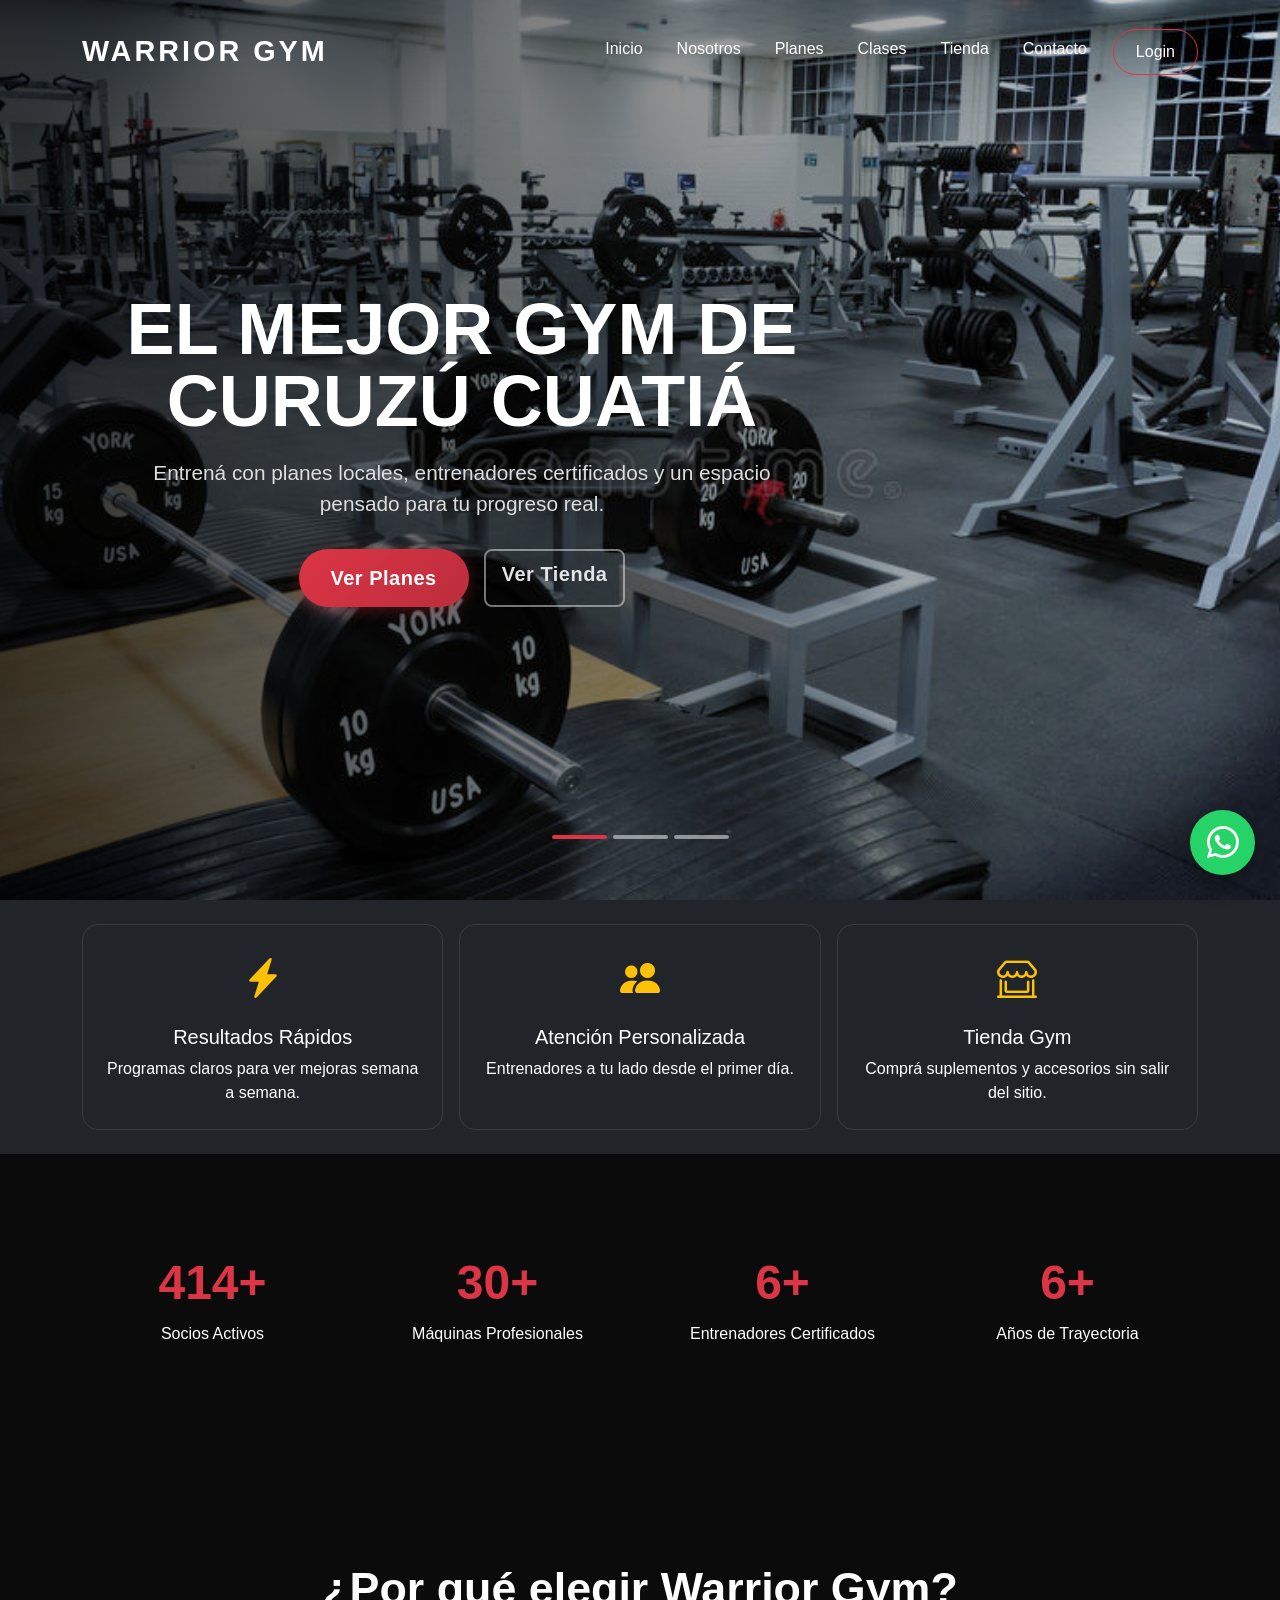
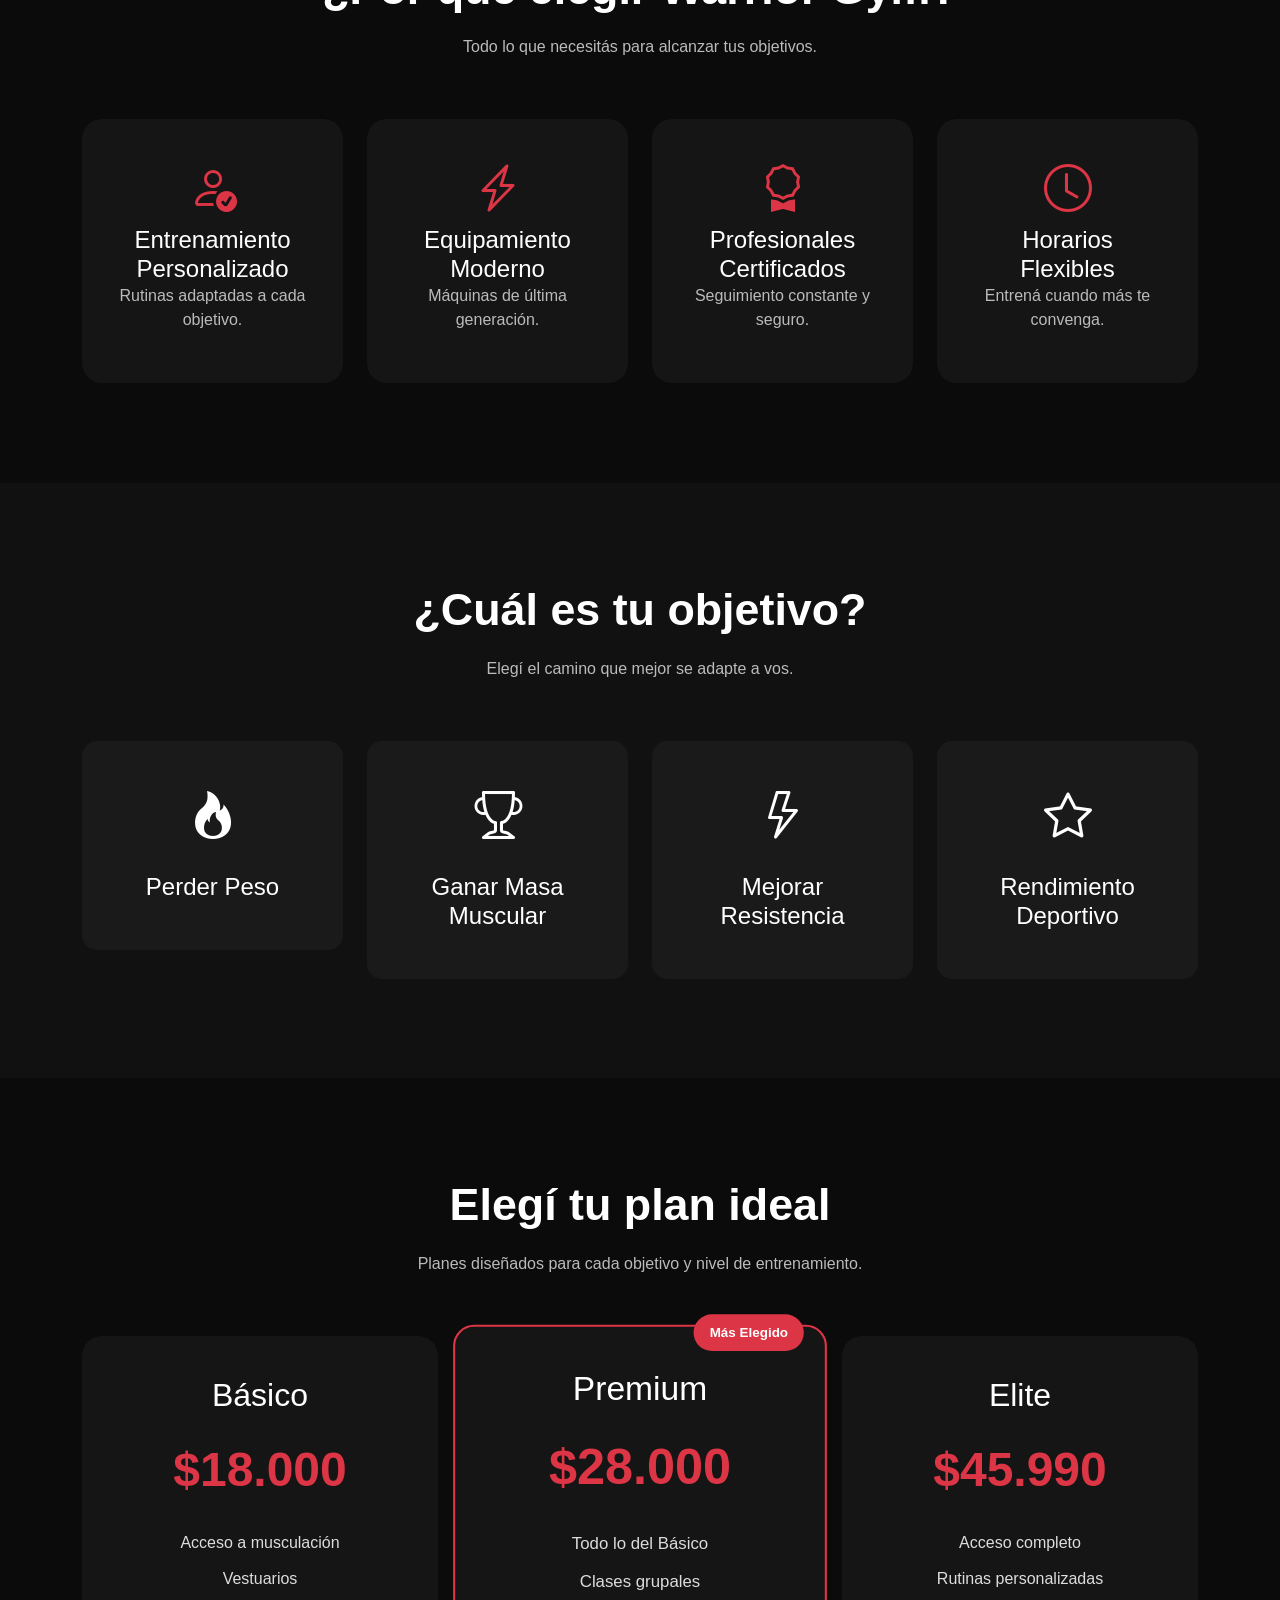
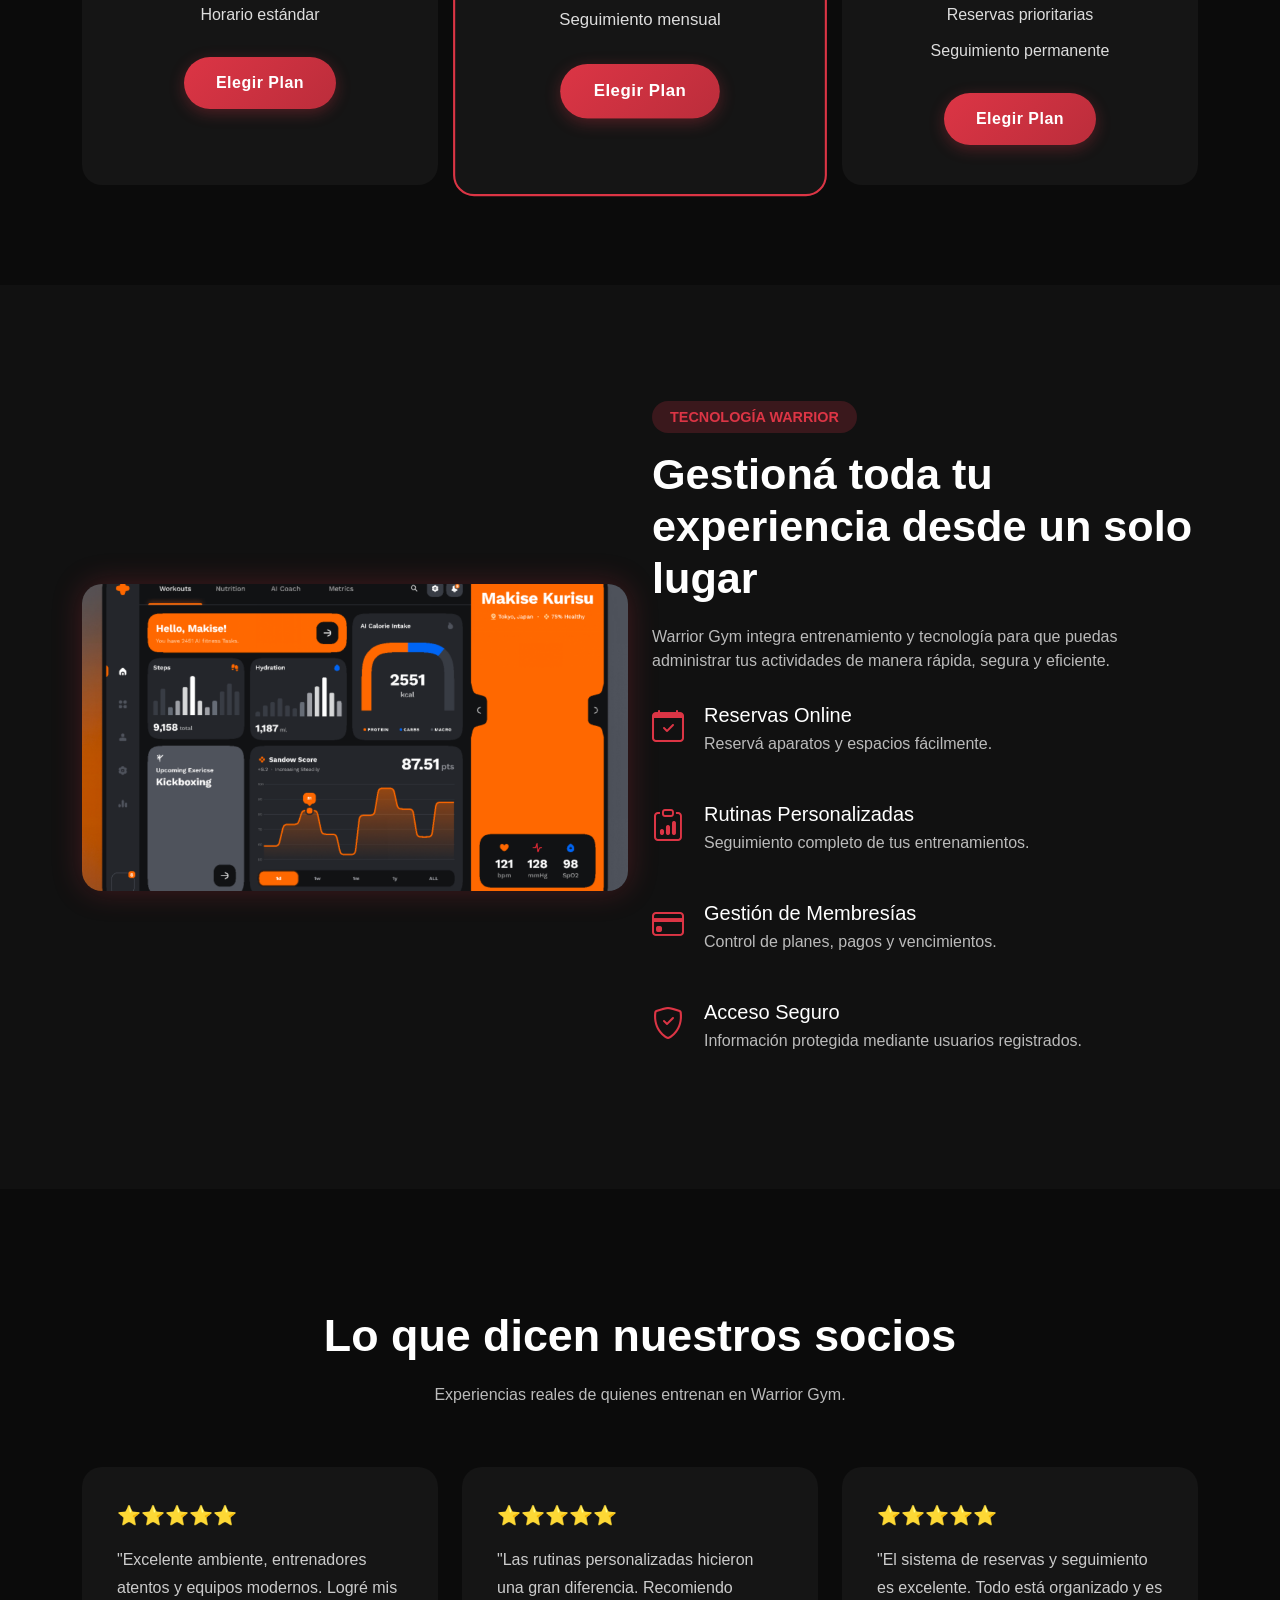
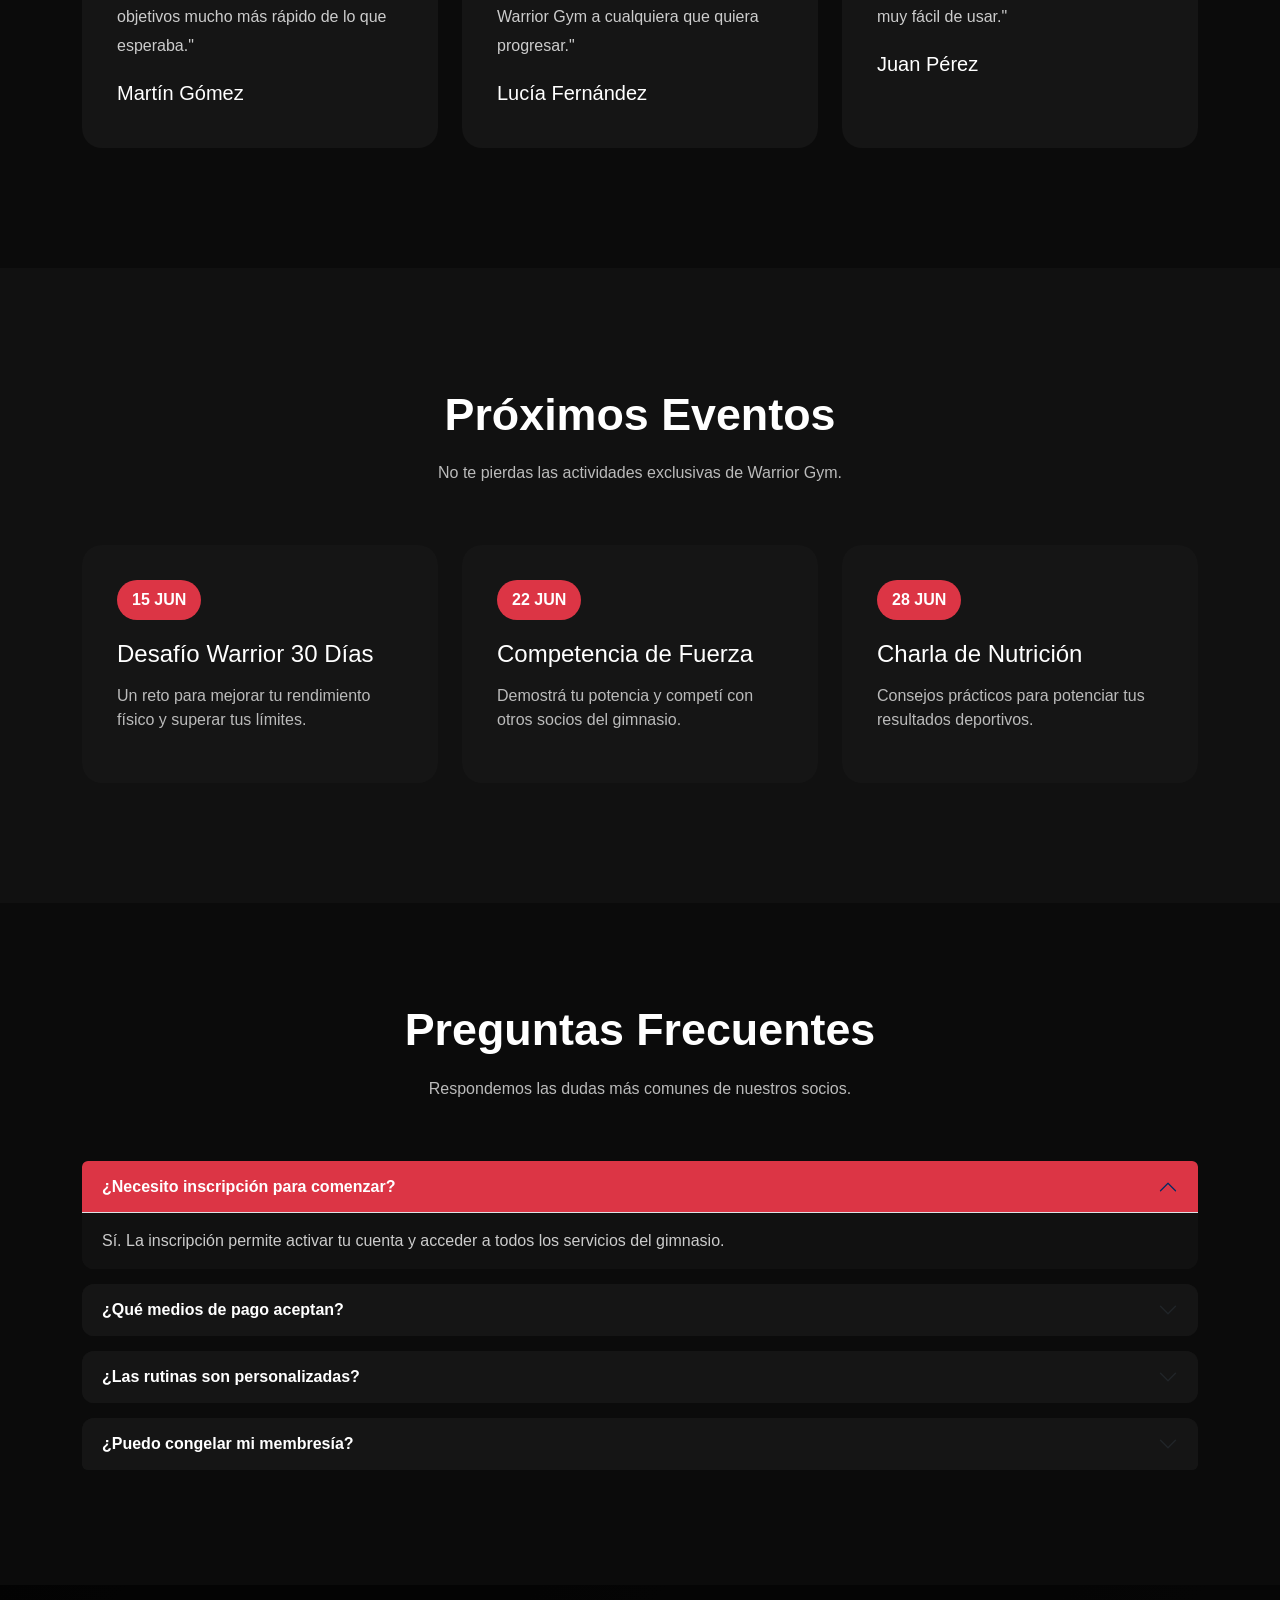
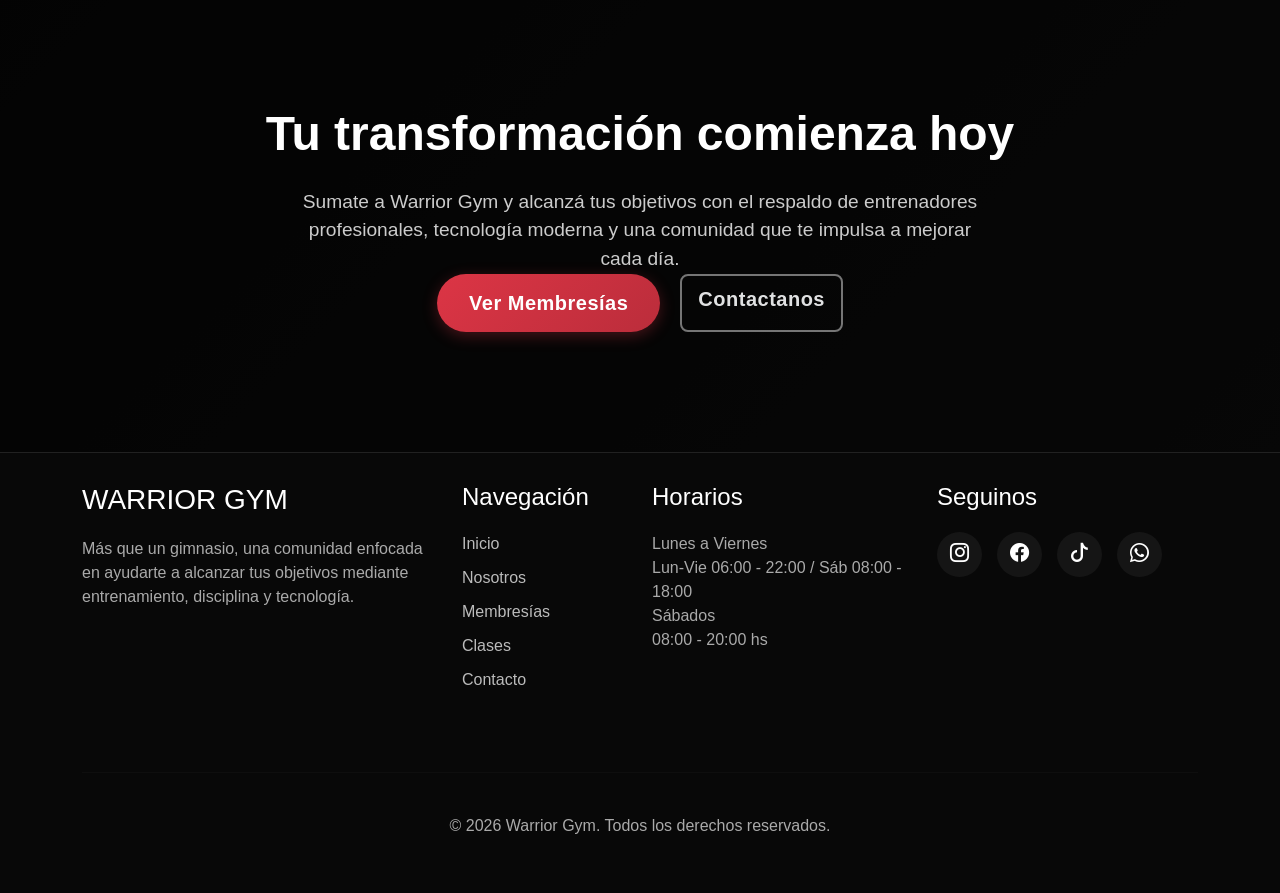
==== index.html @ a97d5c38 "warrior gym inicial" ====
<!DOCTYPE html>
<html lang="es">
<head>
  <!-- META -->
  <meta charset="UTF-8" />
  <meta name="viewport" content="width=device-width, initial-scale=1.0" />
  <meta name="description" content="Warrior Gym - El mejor gimnasio de Curuzú Cuatiá. Planes personalizados, entrenadores certificados y tecnología avanzada." />
  <meta name="keywords" content="gimnasio, fitness, entrenamiento, planes, membresias" />
  <meta name="author" content="Warrior Gym" />
  <meta property="og:title" content="Warrior Gym - Tu Transformación Comienza Hoy" />
  <meta property="og:description" content="Entrenamientos personalizados con entrenadores certificados y equipamiento moderno." />
  <meta property="og:type" content="website" />

  <!-- TITULO -->
  <title>Warrior Gym - El Mejor Gimnasio de Curuzú Cuatiá</title>

  <!-- BOOTSTRAP -->
  <link
    href="https://cdn.jsdelivr.net/npm/bootstrap@5.3.7/dist/css/bootstrap.min.css"
    rel="stylesheet"
  />

  <!-- ICONOS -->
  <link
    rel="stylesheet"
    href="https://cdn.jsdelivr.net/npm/bootstrap-icons@1.13.1/font/bootstrap-icons.min.css"
  />

  <!-- AOS - ANIMATE ON SCROLL -->
  <link href="https://unpkg.com/aos@2.3.1/dist/aos.css" rel="stylesheet" />

  <!-- CSS -->
  <link rel="stylesheet" href="css/style.css" />
</head>
<body>
  <!-- ========================= -->
  <!-- NAVBAR -->
  <!-- ========================= -->
  <nav class="navbar navbar-expand-lg navbar-dark fixed-top">
    <div class="container">
      <a class="navbar-brand fw-bold" href="#">WARRIOR GYM</a>
      <button
        class="navbar-toggler"
        type="button"
        data-bs-toggle="collapse"
        data-bs-target="#menu"
      >
        <span class="navbar-toggler-icon"></span>
      </button>

      <div class="collapse navbar-collapse" id="menu">
        <ul class="navbar-nav ms-auto">
          <li class="nav-item">
            <a class="nav-link active" href="#">Inicio</a>
          </li>
          <li class="nav-item">
            <a class="nav-link" href="nosotros.html">Nosotros</a>
          </li>
          <li class="nav-item">
            <a class="nav-link" href="membresias.html">Planes</a>
          </li>
          <li class="nav-item">
            <a class="nav-link" href="clases.html">Clases</a>
          </li>
          <li class="nav-item">
            <a class="nav-link" href="tienda.html">Tienda</a>
          </li>
          <li class="nav-item">
            <a class="nav-link" href="contacto.html">Contacto</a>
          </li>
          <li class="nav-item">
            <a class="nav-link btn-login" href="pages/login.html">Login</a>
          </li>
        </ul>
      </div>
    </div>
  </nav>

  <!-- ========================= -->
  <!-- HERO CAROUSEL -->
  <!-- ========================= -->
  <section class="hero-carousel">
    <div
      id="heroSlider"
      class="carousel slide carousel-fade"
      data-bs-ride="carousel"
      data-bs-pause="false"
      data-bs-interval="3000"
      data-bs-touch="true"
    >
      <!-- INDICADORES -->
      <div class="carousel-indicators">
        <button
          type="button"
          data-bs-target="#heroSlider"
          data-bs-slide-to="0"
          class="active"
        ></button>
        <button
          type="button"
          data-bs-target="#heroSlider"
          data-bs-slide-to="1"
        ></button>
        <button
          type="button"
          data-bs-target="#heroSlider"
          data-bs-slide-to="2"
        ></button>
      </div>

      <div class="carousel-inner">
        <!-- SLIDE 1 -->
        <div class="carousel-item active">
          <div class="hero-slide slide-1">
            <div class="overlay"></div>
            <div class="container">
              <div class="hero-content">
                <h1>EL MEJOR GYM DE CURUZÚ CUATIÁ</h1>
                <p>
                  Entrená con planes locales, entrenadores certificados y un
                  espacio pensado para tu progreso real.
                </p>
                <div class="hero-buttons">
                  <a href="membresias.html" class="btn btn-danger btn-lg">
                    Ver Planes
                  </a>
                  <a
                    href="tienda.html"
                    class="btn btn-outline-light btn-lg"
                  >
                    Ver Tienda
                  </a>
                </div>
              </div>
            </div>
          </div>
        </div>

        <!-- SLIDE 2 -->
        <div class="carousel-item">
          <div class="hero-slide slide-2">
            <div class="overlay"></div>
            <div class="container">
              <div class="hero-content">
                <h1>ENTRENÁ CON PROFESIONALES Y TECNOLOGÍA AVANZADA</h1>
                <p>
                  Equipamiento moderno, entrenadores certificados y clases
                  diseñadas para maximizar tu rendimiento.
                </p>
                <div class="hero-buttons">
                  <a href="clases.html" class="btn btn-danger btn-lg">
                    Nuestras Clases
                  </a>
                  <a
                    href="nosotros.html"
                    class="btn btn-outline-light btn-lg"
                  >
                    Conocer Más
                  </a>
                </div>
              </div>
            </div>
          </div>
        </div>

        <!-- SLIDE 3 -->
        <div class="carousel-item">
          <div class="hero-slide slide-3">
            <div class="overlay"></div>
            <div class="container">
              <div class="hero-content">
                <h1>OBJETIVOS PERSONALIZADOS PARA CADA CLIENTE</h1>
                <p>
                  Planes adaptados a cada nivel, seguimiento inteligente y
                  herramientas diseñadas para tu progreso.
                </p>
                <div class="hero-buttons">
                  <a href="membresias.html" class="btn btn-danger btn-lg">
                    Ver Membresías
                  </a>
                  <a
                    href="contacto.html"
                    class="btn btn-outline-light btn-lg"
                  >
                    Contactarnos
                  </a>
                </div>
              </div>
            </div>
          </div>
        </div>
      </div>
    </div>
  </section>

  <!-- ========================= -->
  <!-- VALOR RAPIDO -->
  <!-- ========================= -->
  <section class="quick-value py-4 bg-dark text-white" data-aos="fade-up" data-aos-duration="1000">
    <div class="container">
      <div class="row g-3 text-center">
        <div class="col-md-4" data-aos="zoom-in" data-aos-delay="100">
          <div class="p-4 rounded-4 border border-white border-opacity-10 h-100 quick-value-card">
            <i class="bi bi-lightning-charge-fill text-warning fs-1"></i>
            <h5 class="mt-3">Resultados Rápidos</h5>
            <p class="mb-0">Programas claros para ver mejoras semana a semana.</p>
          </div>
        </div>
        <div class="col-md-4" data-aos="zoom-in" data-aos-delay="200">
          <div class="p-4 rounded-4 border border-white border-opacity-10 h-100 quick-value-card">
            <i class="bi bi-people-fill text-warning fs-1"></i>
            <h5 class="mt-3">Atención Personalizada</h5>
            <p class="mb-0">Entrenadores a tu lado desde el primer día.</p>
          </div>
        </div>
        <div class="col-md-4" data-aos="zoom-in" data-aos-delay="300">
          <div class="p-4 rounded-4 border border-white border-opacity-10 h-100 quick-value-card">
            <i class="bi bi-shop-window text-warning fs-1"></i>
            <h5 class="mt-3">Tienda Gym</h5>
            <p class="mb-0">Comprá suplementos y accesorios sin salir del sitio.</p>
          </div>
        </div>
      </div>
    </div>
  </section>

<!-- ========================= -->
<!-- ESTADISTICAS -->
<!-- ========================= -->
<section class="stats-section" data-aos="fade-up">
  <div class="container">
    <div class="row text-center">

      <div class="col-md-3" data-aos="count-up" data-aos-delay="100">
        <div class="stat-box">
          <h2>450+</h2>
          <p>Socios Activos</p>
        </div>
      </div>

      <div class="col-md-3" data-aos="count-up" data-aos-delay="200">
        <div class="stat-box">
          <h2>35+</h2>
          <p>Máquinas Profesionales</p>
        </div>
      </div>

      <div class="col-md-3" data-aos="count-up" data-aos-delay="300">
        <div class="stat-box">
          <h2>8</h2>
          <p>Entrenadores Certificados</p>
        </div>
      </div>

      <div class="col-md-3" data-aos="count-up" data-aos-delay="400">
        <div class="stat-box">
          <h2>8</h2>
          <p>Años de Trayectoria</p>
        </div>
      </div>

    </div>
  </div>
</section>

<!-- ========================= -->
<!-- BENEFICIOS -->
<!-- ========================= -->
<section class="benefits-section" data-aos="fade-up">
  <div class="container">

    <div class="section-title">
      <h2>¿Por qué elegir Warrior Gym?</h2>
      <p>Todo lo que necesitás para alcanzar tus objetivos.</p>
    </div>

    <div class="row g-4">

      <div class="col-md-3" data-aos="fade-up" data-aos-delay="100">
        <div class="benefit-card">
          <i class="bi bi-person-check"></i>
          <h4>Entrenamiento Personalizado</h4>
          <p>Rutinas adaptadas a cada objetivo.</p>
        </div>
      </div>

      <div class="col-md-3" data-aos="fade-up" data-aos-delay="200">
        <div class="benefit-card">
          <i class="bi bi-lightning-charge"></i>
          <h4>Equipamiento Moderno</h4>
          <p>Máquinas de última generación.</p>
        </div>
      </div>

      <div class="col-md-3" data-aos="fade-up" data-aos-delay="300">
        <div class="benefit-card">
          <i class="bi bi-award"></i>
          <h4>Profesionales Certificados</h4>
          <p>Seguimiento constante y seguro.</p>
        </div>
      </div>

      <div class="col-md-3" data-aos="fade-up" data-aos-delay="400">
        <div class="benefit-card">
          <i class="bi bi-clock"></i>
          <h4>Horarios Flexibles</h4>
          <p>Entrená cuando más te convenga.</p>
        </div>
      </div>

    </div>

  </div>
</section>

<!-- ========================= -->
<!-- OBJETIVOS -->
<!-- ========================= -->
<section class="goals-section" data-aos="fade-up">
  <div class="container">

    <div class="section-title">
      <h2>¿Cuál es tu objetivo?</h2>
      <p>Elegí el camino que mejor se adapte a vos.</p>
    </div>

    <div class="row g-4">

      <div class="col-md-3" data-aos="flip-left" data-aos-delay="100">
        <div class="goal-card">
          <i class="bi bi-fire"></i>
          <h4>Perder Peso</h4>
        </div>
      </div>

      <div class="col-md-3" data-aos="flip-left" data-aos-delay="200">
        <div class="goal-card">
          <i class="bi bi-trophy"></i>
          <h4>Ganar Masa Muscular</h4>
        </div>
      </div>

      <div class="col-md-3" data-aos="flip-left" data-aos-delay="300">
        <div class="goal-card">
          <i class="bi bi-lightning"></i>
          <h4>Mejorar Resistencia</h4>
        </div>
      </div>

      <div class="col-md-3" data-aos="flip-left" data-aos-delay="400">
        <div class="goal-card">
          <i class="bi bi-star"></i>
          <h4>Rendimiento Deportivo</h4>
        </div>
      </div>

    </div>

  </div>
</section>
<!-- ========================= -->
<!-- MEMBRESIAS -->
<!-- ========================= -->

<section class="membership-section" data-aos="fade-up">

    <div class="container">

        <div class="section-title">
            <h2>Elegí tu plan ideal</h2>
            <p>Planes diseñados para cada objetivo y nivel de entrenamiento.</p>
        </div>

        <div class="row g-4">

            <div class="col-lg-4" data-aos="zoom-in" data-aos-delay="100">

                <div class="membership-card">

                    <h3>Básico</h3>

                    <div class="price">$18.000</div>

                    <ul>
                        <li>Acceso a musculación</li>
                        <li>Vestuarios</li>
                        <li>Horario estándar</li>
                    </ul>

                    <button
    class="btn btn-danger"
    data-bs-toggle="modal"
    data-bs-target="#modalBasico">
    Elegir Plan
</button>

                </div>

            </div>

            <div class="col-lg-4" data-aos="zoom-in" data-aos-delay="200">

                <div class="membership-card featured">

                    <span class="badge-plan">
                        Más Elegido
                    </span>

                    <h3>Premium</h3>

                    <div class="price">$28.000</div>

                    <ul>
                        <li>Todo lo del Básico</li>
                        <li>Clases grupales</li>
                        <li>Seguimiento mensual</li>
                    </ul>

                    <button
    class="btn btn-danger"
    data-bs-toggle="modal"
    data-bs-target="#modalPremium">
    Elegir Plan
</button>

                </div>

            </div>

            <div class="col-lg-4" data-aos="zoom-in" data-aos-delay="300">

                <div class="membership-card">

                    <h3>Elite</h3>

                    <div class="price">$45.990</div>

                    <ul>
                        <li>Acceso completo</li>
                        <li>Rutinas personalizadas</li>
                        <li>Reservas prioritarias</li>
                        <li>Seguimiento permanente</li>
                    </ul>

                   <button
    class="btn btn-danger"
    data-bs-toggle="modal"
    data-bs-target="#modalElite">
    Elegir Plan
</button>

                </div>

            </div>

        </div>

    </div>

</section>
<!-- ========================= -->
<!-- SISTEMA INTELIGENTE -->
<!-- ========================= -->

<section class="system-section" data-aos="fade-up">

    <div class="container">

        <div class="row align-items-center">

            <div class="col-lg-6">

                <div class="system-image">
                    <img src="img/dashboard.png" alt="Sistema Warrior Gym" class="img-fluid">
                </div>

            </div>

            <div class="col-lg-6">

                <div class="system-content">

                    <span class="system-badge">
                        TECNOLOGÍA WARRIOR
                    </span>

                    <h2>
                        Gestioná toda tu experiencia desde un solo lugar
                    </h2>

                    <p>
                        Warrior Gym integra entrenamiento y tecnología para que
                        puedas administrar tus actividades de manera rápida,
                        segura y eficiente.
                    </p>

                    <div class="system-feature">

                        <i class="bi bi-calendar-check"></i>

                        <div>
                            <h5>Reservas Online</h5>
                            <p>Reservá aparatos y espacios fácilmente.</p>
                        </div>

                    </div>

                    <div class="system-feature">

                        <i class="bi bi-clipboard-data"></i>

                        <div>
                            <h5>Rutinas Personalizadas</h5>
                            <p>Seguimiento completo de tus entrenamientos.</p>
                        </div>

                    </div>

                    <div class="system-feature">

                        <i class="bi bi-credit-card"></i>

                        <div>
                            <h5>Gestión de Membresías</h5>
                            <p>Control de planes, pagos y vencimientos.</p>
                        </div>

                    </div>

                    <div class="system-feature">

                        <i class="bi bi-shield-check"></i>

                        <div>
                            <h5>Acceso Seguro</h5>
                            <p>Información protegida mediante usuarios registrados.</p>
                        </div>

                    </div>

                </div>

            </div>

        </div>

    </div>

</section>
<!-- ========================= -->
<!-- TESTIMONIOS -->
<!-- ========================= -->

<section class="testimonials-section" data-aos="fade-up">

    <div class="container">

        <div class="section-title" data-aos="fade-down">
            <h2>Lo que dicen nuestros socios</h2>
            <p>Experiencias reales de quienes entrenan en Warrior Gym.</p>
        </div>

        <div class="row g-4">

            <div class="col-lg-4">

                <div class="testimonial-card">

                    <div class="stars">
                        ⭐⭐⭐⭐⭐
                    </div>

                    <p>
                        "Excelente ambiente, entrenadores atentos y equipos modernos. Logré mis objetivos mucho más rápido de lo que esperaba."
                    </p>

                    <h5>Martín Gómez</h5>

                </div>

            </div>

            <div class="col-lg-4" data-aos="fade-up" data-aos-delay="200">

                <div class="testimonial-card">

                    <div class="stars">
                        ⭐⭐⭐⭐⭐
                    </div>

                    <p>
                        "Las rutinas personalizadas hicieron una gran diferencia. Recomiendo Warrior Gym a cualquiera que quiera progresar."
                    </p>

                    <h5>Lucía Fernández</h5>

                </div>

            </div>

            <div class="col-lg-4" data-aos="fade-up" data-aos-delay="300">

                <div class="testimonial-card">

                    <div class="stars">
                        ⭐⭐⭐⭐⭐
                    </div>

                    <p>
                        "El sistema de reservas y seguimiento es excelente. Todo está organizado y es muy fácil de usar."
                    </p>

                    <h5>Juan Pérez</h5>

                </div>

            </div>

        </div>

    </div>

</section>
<!-- ========================= -->
<!-- EVENTOS -->
<!-- ========================= -->

<section class="events-section" data-aos="fade-up">

    <div class="container">

        <div class="section-title" data-aos="fade-down">
            <h2>Próximos Eventos</h2>
            <p>No te pierdas las actividades exclusivas de Warrior Gym.</p>
        </div>

        <div class="row g-4">

            <div class="col-lg-4" data-aos="fade-up" data-aos-delay="100">

                <div class="event-card">

                    <span class="event-date">
                        15 JUN
                    </span>

                    <h4>Desafío Warrior 30 Días</h4>

                    <p>
                        Un reto para mejorar tu rendimiento físico y superar tus límites.
                    </p>

                </div>

            </div>

            <div class="col-lg-4" data-aos="fade-up" data-aos-delay="200">

                <div class="event-card">

                    <span class="event-date">
                        22 JUN
                    </span>

                    <h4>Competencia de Fuerza</h4>

                    <p>
                        Demostrá tu potencia y competí con otros socios del gimnasio.
                    </p>

                </div>

            </div>

            <div class="col-lg-4" data-aos="fade-up" data-aos-delay="300">

                <div class="event-card">

                    <span class="event-date">
                        28 JUN
                    </span>

                    <h4>Charla de Nutrición</h4>

                    <p>
                        Consejos prácticos para potenciar tus resultados deportivos.
                    </p>

                </div>

            </div>

        </div>

    </div>

</section>
<!-- ========================= -->
<!-- FAQ -->
<!-- ========================= -->

<section class="faq-section" data-aos="fade-up">

    <div class="container">

        <div class="section-title" data-aos="fade-down">
            <h2>Preguntas Frecuentes</h2>
            <p>Respondemos las dudas más comunes de nuestros socios.</p>
        </div>

        <div class="accordion" id="faqAccordion">

            <div class="accordion-item">
                <h2 class="accordion-header">
                    <button class="accordion-button" type="button"
                        data-bs-toggle="collapse"
                        data-bs-target="#faq1">
                        ¿Necesito inscripción para comenzar?
                    </button>
                </h2>

                <div id="faq1"
                    class="accordion-collapse collapse show"
                    data-bs-parent="#faqAccordion">

                    <div class="accordion-body">
                        Sí. La inscripción permite activar tu cuenta y acceder a todos los servicios del gimnasio.
                    </div>

                </div>
            </div>

            <div class="accordion-item">
                <h2 class="accordion-header">
                    <button class="accordion-button collapsed"
                        type="button"
                        data-bs-toggle="collapse"
                        data-bs-target="#faq2">

                        ¿Qué medios de pago aceptan?
                    </button>
                </h2>

                <div id="faq2"
                    class="accordion-collapse collapse"
                    data-bs-parent="#faqAccordion">

                    <div class="accordion-body">
                        Aceptamos efectivo, tarjetas, transferencias y Mercado Pago.
                    </div>

                </div>
            </div>

            <div class="accordion-item">
                <h2 class="accordion-header">
                    <button class="accordion-button collapsed"
                        type="button"
                        data-bs-toggle="collapse"
                        data-bs-target="#faq3">

                        ¿Las rutinas son personalizadas?
                    </button>
                </h2>

                <div id="faq3"
                    class="accordion-collapse collapse"
                    data-bs-parent="#faqAccordion">

                    <div class="accordion-body">
                        Sí. Nuestros entrenadores elaboran rutinas adaptadas a cada objetivo y nivel de experiencia.
                    </div>

                </div>
            </div>

            <div class="accordion-item">
                <h2 class="accordion-header">
                    <button class="accordion-button collapsed"
                        type="button"
                        data-bs-toggle="collapse"
                        data-bs-target="#faq4">

                        ¿Puedo congelar mi membresía?
                    </button>
                </h2>

                <div id="faq4"
                    class="accordion-collapse collapse"
                    data-bs-parent="#faqAccordion">

                    <div class="accordion-body">
                        Sí. Se puede solicitar la suspensión temporal de la membresía según las políticas del gimnasio.
                    </div>

                </div>
            </div>

        </div>

    </div>

</section>
<!-- ========================= -->
<!-- CTA FINAL -->
<!-- ========================= -->

<section class="cta-section">

    <div class="cta-overlay"></div>

    <div class="container">

        <div class="cta-content">

            <h2>Tu transformación comienza hoy</h2>

            <p>
                Sumate a Warrior Gym y alcanzá tus objetivos con el respaldo
                de entrenadores profesionales, tecnología moderna y una
                comunidad que te impulsa a mejorar cada día.
            </p>

            <div class="cta-buttons">

                <a href="membresias.html" class="btn btn-danger btn-lg">
                    Ver Membresías
                </a>

                <a href="contacto.html" class="btn btn-outline-light btn-lg">
                    Contactanos
                </a>

            </div>

        </div>

    </div>

</section>
<!-- ========================= -->
<!-- FOOTER -->
<!-- ========================= -->

<footer class="footer">

    <div class="container">

        <div class="row">

            <!-- COLUMNA 1 -->
            <div class="col-lg-4 col-md-6 mb-4">

                <h3>WARRIOR GYM</h3>

                <p>
                    Más que un gimnasio, una comunidad enfocada en ayudarte
                    a alcanzar tus objetivos mediante entrenamiento,
                    disciplina y tecnología.
                </p>

            </div>

            <!-- COLUMNA 2 -->
            <div class="col-lg-2 col-md-6 mb-4">

                <h4>Navegación</h4>

                <ul class="footer-links">

                    <li><a href="#">Inicio</a></li>

                    <li><a href="nosotros.html">Nosotros</a></li>

                    <li><a href="membresias.html">Membresías</a></li>

                    <li><a href="clases.html">Clases</a></li>

                    <li><a href="contacto.html">Contacto</a></li>

                </ul>

            </div>

            <!-- COLUMNA 3 -->
            <div class="col-lg-3 col-md-6 mb-4">

                <h4>Horarios</h4>

                <p>Lunes a Viernes</p>
                <p>Lun-Vie 06:00 - 22:00 / Sáb 08:00 - 18:00</p>

                <p>Sábados</p>
                <p>08:00 - 20:00 hs</p>

            </div>

            <!-- COLUMNA 4 -->
            <div class="col-lg-3 col-md-6 mb-4">

                <h4>Seguinos</h4>

                <div class="social-icons">

                    <a href="#"><i class="bi bi-instagram"></i></a>

                    <a href="#"><i class="bi bi-facebook"></i></a>

                    <a href="#"><i class="bi bi-tiktok"></i></a>

                    <a href="#"><i class="bi bi-whatsapp"></i></a>

                </div>

            </div>

        </div>

        <hr>

        <div class="footer-bottom">

            <p>
                © 2026 Warrior Gym. Todos los derechos reservados.
            </p>

        </div>

    </div>

</footer>

<!-- ========================= -->
<!-- BOTON WHATSAPP FLOTANTE -->
<!-- ========================= -->
<a href="https://wa.me/5437638485" target="_blank" class="whatsapp-float" title="Contactanos por WhatsApp">
  <i class="bi bi-whatsapp"></i>
</a>

<!-- ========================= -->
<!-- MODAL BASICO -->
<!-- ========================= -->

<div class="modal fade" id="modalBasico" tabindex="-1">
    <div class="modal-dialog modal-dialog-centered">
        <div class="modal-content bg-dark text-white">

            <div class="modal-header border-secondary">
                <h5 class="modal-title">Plan Básico</h5>
                <button type="button" class="btn-close btn-close-white" data-bs-dismiss="modal"></button>
            </div>

            <div class="modal-body">

                <h3 class="text-danger">$18.000</h3>

                <ul>
                    <li>Acceso a musculación</li>
                    <li>Vestuarios</li>
                    <li>Horario estándar</li>
                </ul>

                <p>
                    Ideal para quienes comienzan su entrenamiento.
                </p>

            </div>

            <div class="modal-footer border-secondary">

                <a href="contacto.html" class="btn btn-danger">
                    Solicitar Información
                </a>

            </div>

        </div>
    </div>
</div>

<!-- ========================= -->
<!-- MODAL PREMIUM -->
<!-- ========================= -->

<div class="modal fade" id="modalPremium" tabindex="-1">
    <div class="modal-dialog modal-dialog-centered">
        <div class="modal-content bg-dark text-white">

            <div class="modal-header border-secondary">
                <h5 class="modal-title">Plan Premium</h5>
                <button type="button" class="btn-close btn-close-white" data-bs-dismiss="modal"></button>
            </div>

            <div class="modal-body">

                <h3 class="text-danger">$28.000</h3>

                <ul>
                    <li>Acceso completo</li>
                    <li>Clases grupales</li>
                    <li>Seguimiento mensual</li>
                </ul>

                <p>
                    El plan más elegido por nuestros socios.
                </p>

            </div>

            <div class="modal-footer border-secondary">

                <a href="contacto.html" class="btn btn-danger">
                    Solicitar Información
                </a>

            </div>

        </div>
    </div>
</div>

<!-- ========================= -->
<!-- MODAL ELITE -->
<!-- ========================= -->

<div class="modal fade" id="modalElite" tabindex="-1">
    <div class="modal-dialog modal-dialog-centered">
        <div class="modal-content bg-dark text-white">

            <div class="modal-header border-secondary">
                <h5 class="modal-title">Plan Elite</h5>
                <button type="button" class="btn-close btn-close-white" data-bs-dismiss="modal"></button>
            </div>

            <div class="modal-body">

                <h3 class="text-danger">$45.990</h3>

                <ul>
                    <li>Acceso total</li>
                    <li>Rutinas personalizadas</li>
                    <li>Reservas prioritarias</li>
                    <li>Seguimiento permanente</li>
                </ul>

                <p>
                    La experiencia Warrior Gym más completa.
                </p>

            </div>

            <div class="modal-footer border-secondary">

                <a href="contacto.html" class="btn btn-danger">
                    Solicitar Información
                </a>

            </div>

        </div>
    </div>
</div>
  <!-- BOOTSTRAP -->
  <script src="https://cdn.jsdelivr.net/npm/bootstrap@5.3.7/dist/js/bootstrap.bundle.min.js"></script>

  <!-- AOS - ANIMATE ON SCROLL -->
  <script src="https://unpkg.com/aos@2.3.1/dist/aos.js"></script>

  <!-- APP JS -->
  <script src="js/app.js"></script>

  <!-- AUTOPLAY Y CAROUSEL CONFIG -->
  <script>
    // Esperar a que Bootstrap cargue completamente
    document.addEventListener('DOMContentLoaded', function() {
      setTimeout(function() {
        const heroCarouselEl = document.getElementById('heroSlider');
        
        if (heroCarouselEl) {
          // Destruir cualquier instancia anterior
          const existingCarousel = bootstrap.Carousel.getInstance(heroCarouselEl);
          if (existingCarousel) {
            existingCarousel.dispose();
          }
          
          // Crear nueva instancia del carousel
          const carousel = new bootstrap.Carousel(heroCarouselEl, {
            interval: 3000,      // Cambiar de slide cada 3 segundos
            ride: true,           // Auto-play al cargar
            pause: false,         // NO pausar al hacer hover
            wrap: true,           // Volver al inicio después del último
            keyboard: true        // Controlar con teclado
          });
          
          console.log('✅ Carousel iniciado correctamente');
        }
      }, 100);
    });

    // Forzar autoplay si se pausa
    window.addEventListener('load', function() {
      const heroCarouselEl = document.getElementById('heroSlider');
      if (heroCarouselEl) {
        const carousel = bootstrap.Carousel.getInstance(heroCarouselEl);
        if (carousel) {
          carousel.cycle();
          console.log('✅ Carousel en autoplay');
        }
      }
    });
  </script>
</body>
</html>

</body>
</html>
---- css/style.css ----
/* ========================= */
/* RESET */
/* ========================= */
* {
  margin: 0;
  padding: 0;
  box-sizing: border-box;
  scroll-behavior: smooth;
}

html {
  scroll-behavior: smooth;
}

body {
  font-family: Arial, Helvetica, sans-serif;
  overflow-x: hidden;
  background-color: #000;
}

/* ========================= */
/* NAVBAR */
/* ========================= */
.navbar {
  background: transparent;
  padding: 25px 0;
  z-index: 999;
}

.navbar-brand {
  color: #fff;
  font-size: 1.8rem;
  font-weight: bold;
  letter-spacing: 3px;
}

.nav-link {
  color: #fff;
  margin-left: 18px;
  font-weight: 500;
  position: relative;
  transition: 0.3s;
}

.nav-link:hover {
  color: #dc3545;
}

.nav-link::after {
  content: "";
  position: absolute;
  width: 0%;
  height: 2px;
  left: 0;
  bottom: -5px;
  background: #dc3545;
  transition: 0.3s;
}

.nav-link:hover::after {
  width: 100%;
}

.btn-login {
  border: 1px solid #dc3545;
  border-radius: 30px;
  padding: 10px 22px !important;
}

/* ========================= */
/* HERO */
/* ========================= */
.hero-slide {
  height: 100vh;
  position: relative;
  display: flex;
  align-items: center;
  overflow: hidden;
  background-size: cover;
  background-position: center;
  animation: zoom 8s ease-in-out infinite;
}

/* IMAGENES */
.slide-1 {
  background-image: url('../img/hero1.jpg');
}

.slide-2 {
  background-image: url('../img/hero2.jpg');
}

.slide-3 {
  background-image: url('../img/hero3.jpg');
}

/* ZOOM */
@keyframes zoom {
  0% {
    transform: scale(1);
  }
  100% {
    transform: scale(1.08);
  }
}

/* OVERLAY */
.overlay {
  position: absolute;
  width: 100%;
  height: 100%;
  background: linear-gradient(
    to right,
    rgba(0, 0, 0, 0.75),
    rgba(0, 0, 0, 0.15)
  );
  top: 0;
  left: 0;
}

/* CONTENT */
.hero-content {
  position: relative;
  z-index: 2;
  max-width: 760px;
}

/* TITULO */
.hero-content h1 {
  color: #fff;
  font-size: clamp(2.5rem, 5vw, 4.5rem);
  font-weight: 900;
  line-height: 1;
  margin-bottom: 25px;
  text-transform: uppercase;
  animation: fadeUp 1s ease;
}

/* TEXTO */
.hero-content p {
  color: #f1f1f1;
  font-size: 1.3rem;
  margin-bottom: 35px;
  max-width: 650px;
  animation: fadeUp 1.4s ease;
}

/* BOTONES */
.hero-buttons {
  display: flex;
  gap: 15px;
  animation: fadeUp 1.8s ease;
}

.btn-danger {
  background: #dc3545;
  border: none;
  padding: 14px 32px;
  border-radius: 50px;
  font-weight: bold;
  transition: 0.3s;
}

.btn-danger:hover {
  background: #bb2d3b;
  transform: translateY(-3px);
}

.btn-outline-light {
  border: 2px solid rgba(255, 255, 255, 0.7);
  background: transparent;
  opacity: 0.9;
}

.btn-outline-light:hover {
  background: rgba(255, 255, 255, 0.1);
}

/* INDICADORES */
.carousel-indicators {
  bottom: 45px;
}

.carousel-indicators button {
  width: 55px !important;
  height: 4px !important;
  border-radius: 50px;
  background-color: #fff !important;
  border: none !important;
  opacity: 0.4;
}

.carousel-indicators .active {
  opacity: 1;
  background-color: #dc3545 !important;
}

/* TRANSICION */
.carousel-fade .carousel-item {
  transition: opacity 1.2s ease-in-out;
}

/* ANIMACION */
@keyframes fadeUp {
  from {
    opacity: 0;
    transform: translateY(30px);
  }
  to {
    opacity: 1;
    transform: translateY(0);
  }
}

/* RESPONSIVE */
@media (max-width: 991px) {
  .hero-content {
    text-align: center;
  }

  .hero-content h1 {
    font-size: 3.2rem;
  }

  .hero-content p {
    font-size: 1rem;
  }

  .hero-buttons {
    flex-direction: column;
  }
}

@media (max-width: 576px) {
  .hero-content h1 {
    font-size: 2.3rem;
  }
}

.navbar.scrolled {
  background: rgba(0, 0, 0, 0.85);
  backdrop-filter: blur(10px);
  transition: 0.3s;
}

/* ========================= */
/* LOGIN */
/* ========================= */
.login-section {
  min-height: 100vh;
  position: relative;
  background-image: url('../img/hero1.jpg');
  background-size: cover;
  background-position: center;
  background-repeat: no-repeat;
  overflow: hidden;
}

.login-section::before {
  content: '';
  position: absolute;
  inset: 0;
  background: radial-gradient(circle at top left, rgba(220, 53, 69, 0.18), transparent 28%),
    radial-gradient(circle at bottom right, rgba(255, 255, 255, 0.08), transparent 22%),
    linear-gradient(180deg, rgba(0, 0, 0, 0.55), rgba(0, 0, 0, 0.95));
}

.login-overlay {
  position: absolute;
  inset: 0;
  background: rgba(0, 0, 0, 0.28);
  pointer-events: none;
}

.login-card {
  position: relative;
  background: rgba(10, 10, 10, 0.75);
  border: 1px solid rgba(255, 255, 255, 0.08);
  border-radius: 24px;
  padding: 36px 32px;
  backdrop-filter: blur(16px);
  color: #f6f6f6;
}

.login-card .brand-badge {
  width: 80px;
  height: 80px;
  margin: 0 auto;
  display: grid;
  place-items: center;
  border-radius: 50%;
  background: rgba(220, 53, 69, 0.16);
  color: #ffdde3;
  font-size: 2rem;
  box-shadow: 0 18px 45px rgba(220, 53, 69, 0.12);
}

.login-title {
  font-size: 2rem;
  letter-spacing: 0.16em;
  text-transform: uppercase;
  margin-bottom: 0.5rem;
}

.login-subtitle {
  color: rgba(255, 255, 255, 0.78);
  line-height: 1.7;
  font-size: 0.98rem;
}

.login-field .form-control {
  height: 60px;
  border-radius: 18px;
  border: 1px solid rgba(255, 255, 255, 0.15);
  background: rgba(255, 255, 255, 0.06);
  color: #fff;
  padding-left: 1.3rem;
}

.login-field .form-control:focus {
  background: rgba(255, 255, 255, 0.1);
  border-color: rgba(220, 53, 69, 0.9);
  box-shadow: 0 0 0 0.15rem rgba(220, 53, 69, 0.18);
}

.login-field label {
  color: rgba(255, 255, 255, 0.75);
  font-weight: 500;
}

.login-field .form-control:placeholder-shown + label {
  transform: translateY(0);
}

.login-btn {
  padding: 14px 0;
  border-radius: 999px;
  letter-spacing: 0.05em;
  font-weight: 700;
}

.login-btn:hover {
  transform: translateY(-1px);
}

.login-help a {
  color: rgba(255, 255, 255, 0.8);
  font-size: 0.95rem;
  text-decoration: none;
}

.login-help a:hover {
  color: #ffffff;
}

.demo-access {
  border-top: 1px solid rgba(255, 255, 255, 0.1);
  padding-top: 1.35rem;
  color: rgba(255, 255, 255, 0.82);
}

.demo-access h5 {
  color: #fff;
  margin-bottom: 0.75rem;
}

.demo-access p {
  margin-bottom: 0.25rem;
  color: rgba(255, 255, 255, 0.72);
}

.demo-access strong {
  color: #fff;
}

@media (max-width: 767px) {
  .login-card {
    padding: 30px 22px;
  }

  .login-title {
    font-size: 1.75rem;
  }

  .login-field .form-control {
    height: 56px;
  }
}
/* ========================= */
/* ESTADISTICAS */
/* ========================= */

.stats-section {
  background: #111;
  padding: 80px 0;
}

.stat-box h2 {
  color: #dc3545;
  font-size: 3rem;
  font-weight: 900;
}

.stat-box p {
  color: #fff;
  margin-top: 10px;
}

/* ========================= */
/* TITULOS */
/* ========================= */

.section-title {
  text-align: center;
  margin-bottom: 60px;
}

.section-title h2 {
  color: #fff;
  font-size: 2.8rem;
  font-weight: bold;
}

.section-title p {
  color: #aaa;
}

/* ========================= */
/* BENEFICIOS */
/* ========================= */

.benefits-section {
  padding: 100px 0;
  background: #0b0b0b;
}

.benefit-card {
  background: #151515;
  padding: 40px 25px;
  text-align: center;
  border-radius: 15px;
  transition: .3s;
  height: 100%;
}

.benefit-card:hover {
  transform: translateY(-10px);
}

.benefit-card i {
  font-size: 3rem;
  color: #dc3545;
}

.benefit-card h4 {
  color: #fff;
  margin-top: 20px;
}

.benefit-card p {
  color: #bbb;
}

/* ========================= */
/* OBJETIVOS */
/* ========================= */

.goals-section {
  background: #111;
  padding: 100px 0;
}

.goal-card {
  background: #1a1a1a;
  padding: 40px;
  text-align: center;
  border-radius: 15px;
  transition: .3s;
  cursor: pointer;
}

.goal-card:hover {
  background: #dc3545;
  transform: translateY(-8px);
}

.goal-card i {
  font-size: 3rem;
  color: white;
}

.goal-card h4 {
  color: white;
  margin-top: 20px;
}
/* ========================= */
/* MEMBRESIAS */
/* ========================= */

.membership-section{
    padding: 100px 0;
    background: #0b0b0b;
}

.membership-card{
    background: #151515;
    padding: 40px;
    border-radius: 20px;
    text-align: center;
    position: relative;
    transition: .3s;
    height: 100%;
}

.membership-card:hover{
    transform: translateY(-10px);
}

.membership-card h3{
    color: white;
    font-size: 2rem;
    margin-bottom: 20px;
}

.price{
    color: #dc3545;
    font-size: 2.5rem;
    font-weight: bold;
    margin-bottom: 25px;
}

.membership-card ul{
    list-style: none;
    padding: 0;
    margin-bottom: 30px;
}

.membership-card ul li{
    color: #ddd;
    margin-bottom: 12px;
}

.featured{
    border: 2px solid #dc3545;
    transform: scale(1.05);
}

.badge-plan{
    position: absolute;
    top: -12px;
    right: 20px;
    background: #dc3545;
    color: white;
    padding: 8px 15px;
    border-radius: 30px;
    font-size: .8rem;
    font-weight: bold;
}
/* ========================= */
/* SISTEMA INTELIGENTE */
/* ========================= */

.system-section{
    padding: 120px 0;
    background: #111;
}

.system-image img{
    border-radius: 20px;
    box-shadow: 0 0 30px rgba(220,53,69,.25);
}

.system-content{
    color: white;
}

.system-badge{
    background: rgba(220,53,69,.2);
    color: #dc3545;
    padding: 8px 18px;
    border-radius: 30px;
    font-size: .9rem;
    font-weight: bold;
}

.system-content h2{
    margin-top: 20px;
    margin-bottom: 20px;
    font-size: 2.7rem;
    font-weight: 800;
}

.system-content p{
    color: #bbb;
}

.system-feature{
    display: flex;
    align-items: flex-start;
    gap: 20px;
    margin-top: 30px;
}

.system-feature i{
    color: #dc3545;
    font-size: 2rem;
}

.system-feature h5{
    color: white;
    margin-bottom: 5px;
}
/* ========================= */
/* TESTIMONIOS */
/* ========================= */

.testimonials-section{
    padding: 120px 0;
    background: #0b0b0b;
}

.testimonial-card{
    background: #151515;
    padding: 35px;
    border-radius: 20px;
    height: 100%;
    transition: .3s;
}

.testimonial-card:hover{
    transform: translateY(-8px);
}

.stars{
    font-size: 1.2rem;
    margin-bottom: 15px;
}

.testimonial-card p{
    color: #ccc;
    line-height: 1.8;
}

.testimonial-card h5{
    color: white;
    margin-top: 20px;
}
/* ========================= */
/* EVENTOS */
/* ========================= */

.events-section{
    padding: 120px 0;
    background: #111;
}

.event-card{
    background: #151515;
    border-radius: 20px;
    padding: 35px;
    height: 100%;
    transition: .3s;
}

.event-card:hover{
    transform: translateY(-8px);
}

.event-date{
    display: inline-block;
    background: #dc3545;
    color: white;
    padding: 8px 15px;
    border-radius: 30px;
    margin-bottom: 20px;
    font-weight: bold;
}

.event-card h4{
    color: white;
    margin-bottom: 15px;
}

.event-card p{
    color: #bbb;
}
/* ========================= */
/* FAQ */
/* ========================= */

.faq-section{
    padding: 120px 0;
    background: #0b0b0b;
}

.accordion-item{
    background: #151515;
    border: none;
    margin-bottom: 15px;
    border-radius: 12px;
    overflow: hidden;
}

.accordion-button{
    background: #151515;
    color: white;
    font-weight: 600;
}

.accordion-button:not(.collapsed){
    background: #dc3545;
    color: white;
}

.accordion-button:focus{
    box-shadow: none;
}

.accordion-body{
    background: #1d1d1d;
    color: #ccc;
}
/* ========================= */
/* CTA FINAL */
/* ========================= */

.cta-section{
    position: relative;
    padding: 150px 0;
    background-image: url('../img/cta-bg.jpg');
    background-size: cover;
    background-position: center;
    text-align: center;
}

.cta-overlay{
    position: absolute;
    inset: 0;
    background: rgba(0,0,0,.75);
}

.cta-content{
    position: relative;
    z-index: 2;
    max-width: 850px;
    margin: auto;
}

.cta-content h2{
    color: white;
    font-size: 4rem;
    font-weight: 900;
    margin-bottom: 25px;
}

.cta-content p{
    color: #ddd;
    font-size: 1.2rem;
    margin-bottom: 40px;
}

.cta-buttons{
    display: flex;
    justify-content: center;
    gap: 20px;
    flex-wrap: wrap;
}
/* ========================= */
/* FOOTER */
/* ========================= */

.footer{
    background: #080808;
    padding-top: 80px;
    color: #bbb;
}

.footer h3,
.footer h4{
    color: white;
    margin-bottom: 20px;
}

.footer-links{
    list-style: none;
    padding: 0;
}

.footer-links li{
    margin-bottom: 10px;
}

.footer-links a{
    color: #bbb;
    text-decoration: none;
    transition: .3s;
}

.footer-links a:hover{
    color: #dc3545;
}

.social-icons{
    display: flex;
    gap: 15px;
}

.social-icons a{
    width: 45px;
    height: 45px;
    border-radius: 50%;
    background: #151515;
    display: flex;
    align-items: center;
    justify-content: center;
    color: white;
    font-size: 1.2rem;
    transition: .3s;
}

.social-icons a:hover{
    background: #dc3545;
    transform: translateY(-4px);
}

.footer hr{
    border-color: #222;
    margin-top: 40px;
}

.footer-bottom{
    text-align: center;
    padding: 25px 0;
}
/* ========================= */
/* WHATSAPP FLOTANTE */
/* ========================= */

.whatsapp-float{
    position: fixed;
    width: 65px;
    height: 65px;
    bottom: 25px;
    right: 25px;

    background: #25D366;

    color: white;

    border-radius: 50%;

    display: flex;
    align-items: center;
    justify-content: center;

    font-size: 2rem;

    text-decoration: none;

    z-index: 9999;

    box-shadow: 0 8px 25px rgba(0,0,0,.3);

    transition: .3s;
}

.whatsapp-float:hover{
    transform: scale(1.1);
    color: white;
}
.whatsapp-text{
    position: fixed;
    right: 105px;
    bottom: 40px;

    background: white;

    padding: 10px 15px;

    border-radius: 15px;

    font-size: .9rem;

    font-weight: 600;
}

/* ========================= */
/* TIENDA - ESTILO MERCADO LIBRE */
/* ========================= */
.shop-hero{
    background: radial-gradient(circle at top left, #ffd900 0%, #f7c22d 20%, #161616 75%);
    color: #fff;
}
.store-badge{
    background: #ffd900;
    color: #111;
    padding: 10px 22px;
    border-radius: 50px;
    font-weight: 800;
    letter-spacing: .5px;
}
.store-summary{
    border: 1px solid rgba(0,0,0,.06);
}
.product-card{
    border: 1px solid rgba(0,0,0,.08);
    border-radius: 24px;
    overflow: hidden;
    transition: transform .25s ease, box-shadow .25s ease;
}
.product-card:hover{
    transform: translateY(-8px);
    box-shadow: 0 24px 45px rgba(0,0,0,.12);
}
.product-image{
    min-height: 220px;
    background: linear-gradient(135deg, #0b0b0b 0%, #222 100%);
    display: flex;
    align-items: center;
    justify-content: center;
    color: #fff;
    font-size: 3rem;
}
.product-image img{
    width: 100%;
    height: 220px;
    object-fit: contain;
    padding: 15px;
}
.product-label{
    position: absolute;
    top: 16px;
    left: 16px;
    background: #ffd900;
    color: #111;
    padding: 8px 14px;
    border-radius: 999px;
    font-size: .85rem;
    font-weight: 700;
    box-shadow: 0 14px 28px rgba(0,0,0,.16);
}
.product-price{
    color: #dc3545;
    font-size: 1.9rem;
    font-weight: 800;
}
.cart-panel{
    background: #0f0f0f;
    border-radius: 24px;
    padding: 26px;
    border: 1px solid rgba(255,255,255,.08);
}
.cart-items{
    min-height: 170px;
}
.cart-item{
    display: flex;
    align-items: flex-start;
    justify-content: space-between;
    gap: 10px;
    padding: 14px 0;
    border-bottom: 1px solid rgba(255,255,255,.07);
}
.cart-item:last-child{
    border-bottom: none;
}
.cart-item-name{
    color: #fff;
    font-size: .95rem;
}
.cart-item-qty{
    background: rgba(255,255,255,.08);
    border-radius: 12px;
    padding: 5px 10px;
    color: #fff;
    font-size: .85rem;
}
.cart-item-remove{
    color: #dc3545;
    border: none;
    background: transparent;
    padding: 0;
}
.cart-summary{
    background: rgba(255,255,255,.04);
    border-radius: 20px;
    padding: 18px;
}
.highlight-card{
    border: 1px solid rgba(0,0,0,.08);
}
@media (max-width: 991px) {
    .shop-hero .row{flex-direction:column-reverse;}
    .cart-panel{position: static;}
}

/* ========================= */
/* NOSOTROS */
/* ========================= */

.about-hero{
    height: 70vh;
    background: url('../img/hero2.jpg') center/cover;
    display:flex;
    align-items:center;
    justify-content:center;
    position:relative;
}

.about-overlay{
    position:absolute;
    inset:0;
    background:rgba(0,0,0,.7);
}

.about-content{
    position:relative;
    z-index:2;
    text-align:center;
}

.about-content h1{
    color:white;
    font-size:4rem;
    font-weight:900;
}

.about-content p{
    color:#ddd;
    max-width:700px;
    margin:auto;
    font-size:1.2rem;
}

.history-section{
    background:#111;
    padding:100px 0;
}

.section-title{
    text-align:center;
}

.section-title h2{
    color:white;
    margin-bottom:20px;
}

.section-title p{
    color:#ccc;
    max-width:800px;
    margin:auto;
}

.mission-section{
    background:#0b0b0b;
    padding:100px 0;
}

.info-card{
    background:#151515;
    padding:40px;
    border-radius:20px;
    text-align:center;
    height:100%;
}

.info-card i{
    color:#dc3545;
    font-size:3rem;
}

.info-card h3{
    color:white;
    margin-top:20px;
}

.info-card p{
    color:#ccc;
}

.values-section{
    background:#111;
    padding:100px 0;
}

.value-card{
    background:#151515;
    padding:40px;
    border-radius:20px;
    text-align:center;
    color:white;
    font-size:2rem;
    transition:.3s;
}

.value-card:hover{
    transform:translateY(-8px);
}

.value-card h4{
    margin-top:15px;
    font-size:1.2rem;
}

.cta-section{
    padding:120px 0;
    background:linear-gradient(
        135deg,
        #0d0d0d,
        #1a1a1a
    );
}

.cta-section h2{
    color:white;
    font-size:3rem;
    font-weight:800;
}

.cta-section p{
    color:#ccc;
    max-width:700px;
    margin:auto;
}
/* ========================= */
/* INSTALACIONES */
/* ========================= */

.instalaciones-section{
    background:#0d0d0d;
    padding:100px 0;
}

.instalacion-card{
    position: relative;
    overflow: hidden;
    border-radius: 20px;
    height: 300px;
}

.instalacion-card img{
    width: 100%;
    height: 100%;
    object-fit: cover;
    transition: .5s;
}

.instalacion-card::before{
    content: "";
    position: absolute;
    inset: 0;
    background: linear-gradient(
        to top,
        rgba(0,0,0,.85),
        rgba(0,0,0,.2)
    );
    z-index: 1;
}

.instalacion-card h4{
    position: absolute;
    bottom: 20px;
    left: 20px;
    z-index: 2;

    color: white;
    font-size: 1.5rem;
    font-weight: 700;

    margin: 0;
}

.instalacion-card:hover img{
    transform: scale(1.08);
}
/* ========================= */
/* SEDES */
/* ========================= */

.sedes-section{
    background:#111;
    padding:100px 0;
}

.sede-card{
    background:#151515;
    padding:40px;
    border-radius:20px;
    text-align:center;
    transition:.3s;
}

.sede-card:hover{
    transform:translateY(-8px);
}

.sede-card i{
    color:#dc3545;
    font-size:2.5rem;
    margin-bottom:15px;
}

.sede-card h4{
    color:white;
}

.sede-card p{
    color:#bbb;
}

.futura{
    opacity:.75;
}
/* ========================= */
/* EQUIPO */
/* ========================= */

.equipo-section{
    background:#0b0b0b;
    padding:100px 0;
}

.equipo-card{
    background:#151515;
    padding:40px;
    border-radius:20px;
    text-align:center;
    height:100%;
}

.equipo-card i{
    color:#dc3545;
    font-size:3rem;
    margin-bottom:15px;
}

.equipo-card h4{
    color:white;
}

.equipo-card p{
    color:#bbb;
}
.footer{
    background:#080808;
    padding:30px 0;
    border-top:1px solid rgba(255,255,255,.1);
}

.footer p{
    color:#aaa;
    margin:0;
}

/* ========================= */
/* CONTACTO */
/* ========================= */

.hero-contacto {
  min-height: 65vh;
  background: linear-gradient(180deg, rgba(0,0,0,.75), rgba(0,0,0,.85)), url('../img/hero1.jpg') center/cover no-repeat;
  display: flex;
  align-items: center;
  color: #fff;
}

.hero-contacto h1 {
  font-size: clamp(2.5rem, 5vw, 4rem);
  letter-spacing: 0.2em;
  text-transform: uppercase;
  margin-bottom: 1rem;
}

.hero-contacto p {
  color: #ddd;
  font-size: 1.2rem;
}

.info,
.mapa,
.formulario,
.whatsapp,
.sedes,
.faq,
.cta {
  background: #0b0b0b;
}

.info .card-info,
.mapa .map-container,
.sedes .card-sede,
.faq .accordion-item,
.formulario .form-contacto {
  background: #151515;
  border-radius: 20px;
}

.mapa {
  border-top: 1px solid rgba(255,255,255,0.08);
  border-bottom: 1px solid rgba(255,255,255,0.08);
}

.mapa h2,
.mapa p {
  color: #fff;
}

.mapa .map-container {
  overflow: hidden;
  border-radius: 20px;
  border: 1px solid rgba(255,255,255,0.1);
}

.mapa iframe {
  min-height: 350px;
}

/* =========================
   MAPA
========================= */

.mapa {
    background: #0f0f0f;
}

.map-container {
    border-radius: 12px;
    overflow: hidden;
    border: 1px solid #222;
}

/* =========================
   POPUP
========================= */

.popup {
    display: none;
    position: fixed;
    top: 0;
    left: 0;
    width: 100%;
    height: 100%;
    background: rgba(0,0,0,0.8);
    justify-content: center;
    align-items: center;
}

.popup-content {
    background: #1a1a1a;
    padding: 30px;
    border-radius: 12px;
    text-align: center;
    border: 1px solid red;
}

.popup-content button {
    margin-top: 10px;
    background: red;
    color: white;
    border: none;
    padding: 8px 15px;
    border-radius: 6px;
}

/* =========================
   ANIMACIONES SUAVES
========================= */

.card-info,
.card-sede {
    transition: all 0.4s ease;
}

.card-info:hover,
.card-sede:hover {
    transform: translateY(-8px);
}

.card-info {
  padding: 35px;
  color: #fff;
  border: 1px solid rgba(220, 53, 69, 0.15);
  transition: transform 0.3s ease;
}

.card-info:hover {
  transform: translateY(-6px);
}

.form-contacto {
  padding: 35px;
  border: 1px solid rgba(255,255,255,0.08);
}

.form-contacto .form-control,
.form-contacto .form-select,
.form-contacto textarea {
  background: rgba(255,255,255,0.06);
  border: 1px solid rgba(255,255,255,0.12);
  color: #fff;
}

.form-contacto .form-control:focus,
.form-contacto .form-select:focus,
.form-contacto textarea:focus {
  background: rgba(255,255,255,0.1);
  border-color: #dc3545;
  box-shadow: 0 0 0 0.15rem rgba(220,53,69,0.15);
}

.form-contacto .form-control::placeholder,
.form-contacto textarea::placeholder {
  color: rgba(255,255,255,0.6);
}

.whatsapp {
  border-top: 1px solid rgba(255,255,255,0.08);
  border-bottom: 1px solid rgba(255,255,255,0.08);
}

.whatsapp h4 {
  color: #fff;
}

.sedes .card-sede {
  padding: 0;
  overflow: hidden;
  border: 1px solid rgba(255,255,255,0.08);
}

.sedes .card-sede img {
  width: 100%;
  height: 230px;
  object-fit: cover;
}

.sedes .card-sede h5,
.sedes .card-sede p {
  color: #fff;
}

.faq .accordion-button {
  background: #151515;
  color: #fff;
}

.cta {
  border-top: 1px solid rgba(255,255,255,0.08);
}

.cta h2,
.cta p {
  color: #fff;
}

footer.text-center {
  background: #080808;
  color: #bbb;
}

/* HERO MEMBRESIAS */
/* ========================= */

.membership-hero{
    height:70vh;
    background:url('../img/hero1.jpg') center/cover;
    position:relative;

    display:flex;
    align-items:center;
    justify-content:center;
}

.membership-overlay{
    position:absolute;
    inset:0;
    background:rgba(0,0,0,.75);
}

.membership-content{
    position:relative;
    z-index:2;
    text-align:center;
    max-width:800px;
}

.membership-content h1{
    color:white;
    font-size:clamp(2.5rem,5vw,4.5rem);
    font-weight:900;
    margin-bottom:20px;
}

.membership-content p{
    color:#ddd;
    font-size:1.2rem;
}

/* ========================= */
/* PLANES */
/* ========================= */

.planes-section{
    background:#111;
    padding:100px 0;
}

.plan-card{
    background:#151515;
    border-radius:25px;
    padding:40px;
    height:100%;

    transition:.4s;

    position:relative;

    border:1px solid rgba(255,255,255,.05);
}

.plan-card:hover{
    transform:translateY(-10px);

    box-shadow:0 15px 35px rgba(220,53,69,.15);
}

.plan-card h3{
    color:white;
    text-align:center;
    font-size:2rem;
    margin-bottom:15px;
}

.price{
    color:#dc3545;
    font-size:3rem;
    font-weight:900;
    text-align:center;
    margin-bottom:25px;
}

.plan-card ul{
    list-style:none;
    padding:0;
    margin-bottom:30px;
}

.plan-card li{
    color:#ccc;
    margin-bottom:12px;
    font-size:1rem;
}

.featured{
    border:2px solid #dc3545;
}

.badge-plan{
    position:absolute;

    top:-12px;
    right:20px;

    background:#dc3545;

    color:white;

    padding:8px 15px;

    border-radius:50px;

    font-size:.8rem;

    font-weight:600;
}

/* ========================= */
/* BENEFICIOS */
/* ========================= */

.benefits-section{
    background:#0b0b0b;
    padding:100px 0;
}

.benefit-card{
    background:#151515;

    border-radius:20px;

    padding:40px;

    text-align:center;

    height:100%;

    transition:.3s;
}

.benefit-card:hover{
    transform:translateY(-8px);

    box-shadow:0 10px 30px rgba(220,53,69,.15);
}

.benefit-card i{
    font-size:3rem;

    color:#dc3545;

    margin-bottom:15px;
}

.benefit-card h4{
    color:white;
}

/* ========================= */
/* TABLA COMPARATIVA */
/* ========================= */

.comparativa-section{
    background:#111;
    padding:100px 0;
}

.comparativa-table{
    overflow-x:auto;
}

.comparativa-table table{
    width:100%;
    border-collapse:collapse;
}

.comparativa-table th{
    background:#dc3545;
    color:white;
    padding:15px;
}

.comparativa-table td{
    background:#151515;
    color:#ddd;
    padding:15px;
    border-bottom:1px solid rgba(255,255,255,.05);
}

.comparativa-table tr:hover td{
    background:#1d1d1d;
}

/* ========================= */
/* FAQ */
/* ========================= */

.faq-section{
    background:#0b0b0b;
    padding:100px 0;
}

.accordion-item{
    background:#151515;
    border:none;
}

.accordion-button{
    background:#151515;
    color:white;
}

.accordion-button:not(.collapsed){
    background:#dc3545;
    color:white;
}

.accordion-body{
    background:#111;
    color:#ccc;
}

/* ========================= */
/* RESPONSIVE */
/* ========================= */

@media(max-width:768px){

    .membership-content h1{
        font-size:2.5rem;
    }

    .price{
        font-size:2.5rem;
    }

}
/* ========================= */
/* MODAL MEMBRESIAS */
/* ========================= */

.membership-modal{

    background:#111;

    color:white;

    border-radius:20px;

    border:1px solid rgba(255,255,255,.08);
}

.membership-modal .modal-header{

    border-bottom:1px solid rgba(255,255,255,.08);
}

.membership-modal .modal-title{

    font-weight:700;
}

.membership-modal .form-control,
.membership-modal .form-select{

    background:#1a1a1a;

    border:none;

    color:white;
}

.membership-modal .form-control:focus,
.membership-modal .form-select:focus{

    background:#1f1f1f;

    color:white;

    box-shadow:0 0 0 0.2rem rgba(220,53,69,.25);
}

.membership-modal label{

    color:#ccc;
}
/* ========================= */
/* TESTIMONIOS */
/* ========================= */

.testimonios-section{
    background:#111;
    padding:100px 0;
}

.testimonio-card{
    background:#151515;
    padding:35px;
    border-radius:20px;
    text-align:center;
    height:100%;
    transition:.3s;
}

.testimonio-card:hover{
    transform:translateY(-8px);
    box-shadow:0 10px 30px rgba(220,53,69,.15);
}

.testimonio-card i{
    color:#dc3545;
    font-size:3rem;
}

.testimonio-card p{
    color:#ccc;
    margin:20px 0;
}

.testimonio-card h5{
    color:white;
}
/* ========================= */
/* CONTACTO RAPIDO */
/* ========================= */

.quick-contact{
    background:#0b0b0b;
    padding:80px 0;
}

.quick-contact i{
    font-size:3rem;
    color:#dc3545;
    margin-bottom:15px;
}

.quick-contact h4{
    color:white;
}

.quick-contact p{
    color:#bbb;
}
/* ================================= */
/* HERO CLASES */
/* ================================= */

.classes-hero{
    height:100vh;
    background:url('../img/classes-hero.jpg') center center/cover;
    position:relative;
    display:flex;
    align-items:center;
    justify-content:center;
}

.hero-overlay{
    position:absolute;
    inset:0;
    background:rgba(0,0,0,.75);
}

.hero-content{
    position:relative;
    z-index:2;
    text-align:center;
}

.hero-content h1{
    color:#fff;
    font-size:4.5rem;
    font-weight:900;
    margin-bottom:20px;
}

.hero-content p{
    color:#ddd;
    font-size:1.3rem;
    max-width:700px;
    margin:auto;
    margin-bottom:30px;
}

.hero-buttons{
    display:flex;
    justify-content:center;
    gap:15px;
    flex-wrap:wrap;
}

/* ================================= */
/* ESTADISTICAS */
/* ================================= */

.stats-section{
    background:#0b0b0b;
    padding:100px 0;
}

.stat-card{
    background:#151515;
    padding:40px;
    border-radius:20px;
    text-align:center;
    transition:.3s;
}

.stat-card:hover{
    transform:translateY(-8px);
}

.stat-card h2{
    color:#dc3545;
    font-size:3rem;
    font-weight:900;
}

.stat-card p{
    color:#ccc;
    margin:0;
}

/* ================================= */
/* PROGRAMAS */
/* ================================= */

.programs-section{
    background:#111;
    padding:100px 0;
}

.program-card{
    background:#151515;
    padding:40px 30px;
    border-radius:20px;
    text-align:center;
    height:100%;
    transition:.3s;
}

.program-card:hover{
    transform:translateY(-10px);
    box-shadow:0 15px 30px rgba(220,53,69,.15);
}

.program-card i{
    color:#dc3545;
    font-size:3rem;
    margin-bottom:20px;
}

.program-card h3{
    color:white;
}

.program-card p{
    color:#bbb;
}

/* ================================= */
/* HORARIOS */
/* ================================= */

.schedule-section{
    background:#0b0b0b;
    padding:100px 0;
}

.schedule-legend{
    display:flex;
    justify-content:center;
    flex-wrap:wrap;
    gap:12px;
    margin-top:40px;
}

.tag{
    padding:10px 20px;
    border-radius:50px;
    color:white;
    font-size:.9rem;
    font-weight:600;
}

.musculacion{
    background:#dc3545;
}

.funcional{
    background:#0d6efd;
}

.cardio{
    background:#198754;
}

.fuerza{
    background:#fd7e14;
}

.personalizada{
    background:#6f42c1;
}

.preparacion{
    background:#20c997;
}

.schedule-table{
    width:100%;
    border-collapse:collapse;
    overflow:hidden;
    border-radius:20px;
    margin-top:40px;
}

.schedule-table th{
    background:#dc3545;
    color:white;
    padding:18px;
    text-align:center;
}

.schedule-table td{
    background:#151515;
    color:white;
    padding:15px;
    text-align:center;
    border:1px solid #222;
}

.schedule-table tr:hover td{
    background:#1c1c1c;
}

.musculacion-cell{
    background:#4a1218 !important;
}

.funcional-cell{
    background:#0b3268 !important;
}

.cardio-cell{
    background:#104d2f !important;
}

.fuerza-cell{
    background:#6d3507 !important;
}

.personalizada-cell{
    background:#3c225f !important;
}

.preparacion-cell{
    background:#145e53 !important;
}

/* ================================= */
/* ENTRENADORES */
/* ================================= */

.trainers-section{
    background:#111;
    padding:100px 0;
}

.trainer-card{
    background:#151515;
    padding:40px;
    border-radius:20px;
    text-align:center;
    height:100%;
    transition:.3s;
}

.trainer-card:hover{
    transform:translateY(-10px);
}

.trainer-card i{
    font-size:4rem;
    color:#dc3545;
}

.trainer-card h3{
    color:white;
    margin-top:20px;
}

.trainer-card span{
    color:#dc3545;
    font-weight:600;
}

.trainer-card p{
    color:#bbb;
    margin-top:15px;
}

/* ================================= */
/* BENEFICIOS */
/* ================================= */

.benefits-section{
    background:#0b0b0b;
    padding:100px 0;
}

.benefit-card{
    background:#151515;
    padding:35px;
    border-radius:20px;
    text-align:center;
    height:100%;
    transition:.3s;
}

.benefit-card:hover{
    transform:translateY(-10px);
}

.benefit-card i{
    color:#dc3545;
    font-size:3rem;
    margin-bottom:15px;
}

.benefit-card h4{
    color:white;
    margin:0;
}

/* ================================= */
/* TITULOS GENERALES */
/* ================================= */

.section-title{
    text-align:center;
}

.section-title h2{
    color:white;
    font-size:2.8rem;
    font-weight:800;
    margin-bottom:20px;
}

.section-title p{
    color:#bbb;
    max-width:800px;
    margin:auto;
}

/* ================================= */
/* RESPONSIVE */
/* ================================= */

@media(max-width:992px){

    .hero-content h1{
        font-size:3rem;
    }

}

@media(max-width:768px){

    .hero-content h1{
        font-size:2.4rem;
    }

    .section-title h2{
        font-size:2rem;
    }

    .schedule-table{
        font-size:.8rem;
    }

}
body {
    font-family: Arial, sans-serif;
    background-color: #0d0d0d;
    color: white;
}

/* HERO */
.hero-contacto {
    height: 60vh;
    background: linear-gradient(rgba(0,0,0,0.7), rgba(0,0,0,0.7)),
    url('https://images.unsplash.com/photo-1534438327276-14e5300c3a48');
    background-size: cover;
    background-position: center;
}

.hero-contacto h1 {
    font-size: 3rem;
    font-weight: bold;
}

/* INFO */
.card-info {
    background: #1a1a1a;
    padding: 25px;
    border-radius: 12px;
    border: 1px solid #222;
    transition: 0.3s;
}

.card-info:hover {
    transform: translateY(-5px);
    border-color: red;
}

/* FORM */
.form-contacto input,
.form-contacto textarea,
.form-contacto select {
    background: #111;
    border: 1px solid #333;
    color: white;
}

.form-contacto input:focus,
.form-contacto textarea:focus {
    border-color: red;
    box-shadow: none;
}

/* WHATSAPP */
.whatsapp {
    background: #111;
}

/* SEDES */
.card-sede {
    background: #1a1a1a;
    border-radius: 12px;
    overflow: hidden;
    transition: 0.3s;
}

.card-sede img {
    width: 100%;
    height: 200px;
    object-fit: cover;
}

.card-sede:hover {
    transform: scale(1.03);
}

/* CTA */
.cta {
    background: linear-gradient(90deg, #111, #0d0d0d);
}

/* FOOTER */
footer {
    background: black;
}

/* ========================= */
/* MEJORAS GLOBALES */
/* ========================= */

/* TRANSICIONES SUAVES */
* {
  scroll-behavior: smooth;
}

html {
  scroll-behavior: smooth;
}

body {
  transition: background-color 0.3s ease;
}

/* EFECTO RIPPLE EN BOTONES */
.btn {
  position: relative;
  overflow: hidden;
}

.ripple {
  position: absolute;
  border-radius: 50%;
  background: rgba(255, 255, 255, 0.6);
  animation: ripple-animation 0.6s ease-out;
}

@keyframes ripple-animation {
  to {
    transform: scale(4);
    opacity: 0;
  }
}

/* MEJORAS EN CARDS */
.quick-value-card {
  transition: all 0.3s cubic-bezier(0.4, 0, 0.2, 1);
  border-color: rgba(255, 255, 255, 0.1);
  position: relative;
}

.quick-value-card::before {
  content: '';
  position: absolute;
  top: 0;
  left: 0;
  right: 0;
  bottom: 0;
  background: linear-gradient(135deg, rgba(220, 53, 69, 0.1), transparent);
  border-radius: inherit;
  opacity: 0;
  transition: opacity 0.3s ease;
  pointer-events: none;
}

.quick-value-card:hover {
  border-color: #dc3545;
  box-shadow: 0 8px 32px rgba(220, 53, 69, 0.12);
}

.quick-value-card:hover::before {
  opacity: 1;
}

/* MEJORA NAVBAR SCROLLED */
.navbar.scrolled {
  background: linear-gradient(180deg, rgba(0, 0, 0, 0.95), rgba(0, 0, 0, 0.85));
  backdrop-filter: blur(12px);
  -webkit-backdrop-filter: blur(12px);
  box-shadow: 0 8px 32px rgba(0, 0, 0, 0.3);
  transition: all 0.3s ease;
  padding: 15px 0;
}

.navbar-brand {
  transition: font-size 0.3s ease, letter-spacing 0.3s ease;
}

.navbar.scrolled .navbar-brand {
  letter-spacing: 2px;
}

/* MEJORAS EN BOTONES */
.btn {
  transition: all 0.3s cubic-bezier(0.4, 0, 0.2, 1);
  font-weight: 600;
  letter-spacing: 0.5px;
}

.btn-danger {
  background: linear-gradient(135deg, #dc3545, #bb2d3b);
  border: none;
  box-shadow: 0 4px 15px rgba(220, 53, 69, 0.3);
}

.btn-danger:hover {
  background: linear-gradient(135deg, #e63946, #c6334a);
  box-shadow: 0 6px 20px rgba(220, 53, 69, 0.4);
  transform: translateY(-2px);
}

.btn-outline-light {
  border-color: rgba(255, 255, 255, 0.5);
  transition: all 0.3s ease;
}

.btn-outline-light:hover {
  background: rgba(255, 255, 255, 0.15);
  border-color: #fff;
  transform: translateY(-2px);
}

/* ANIMACIONES AOS */
[data-aos] {
  opacity: 0;
}

[data-aos].aos-animate {
  opacity: 1;
}

/* MEJORAS EN TRANSICIONES */
.nav-link {
  transition: all 0.3s cubic-bezier(0.4, 0, 0.2, 1);
}

.nav-link::after {
  transition: all 0.3s cubic-bezier(0.4, 0, 0.2, 1);
}

/* EFECTO GLASSMORPHISM */
.login-card,
.modal-content {
  backdrop-filter: blur(20px);
  -webkit-backdrop-filter: blur(20px);
  background: rgba(10, 10, 10, 0.8);
  border: 1px solid rgba(255, 255, 255, 0.1);
  box-shadow: 0 8px 32px rgba(31, 38, 135, 0.2);
}

/* VISIBLE CLASS */
.visible {
  animation: fadeInUp 0.6s ease forwards;
}

@keyframes fadeInUp {
  from {
    opacity: 0;
    transform: translateY(30px);
  }
  to {
    opacity: 1;
    transform: translateY(0);
  }
}

/* MEJORAS RESPONSIVAS */
@media (max-width: 768px) {
  .navbar-brand {
    font-size: 1.4rem !important;
  }

  .nav-link {
    margin-left: 0 !important;
    margin-top: 10px;
  }

  .hero-content h1 {
    font-size: 2rem;
  }

  .section-title h2 {
    font-size: 1.8rem;
  }

  .btn-lg {
    padding: 0.5rem 1.2rem !important;
    font-size: 0.9rem;
  }
}

/* SCROLL UP BUTTON */
.scroll-to-top {
  position: fixed;
  bottom: 30px;
  right: 30px;
  background: linear-gradient(135deg, #dc3545, #bb2d3b);
  color: white;
  border: none;
  border-radius: 50%;
  width: 50px;
  height: 50px;
  display: none;
  align-items: center;
  justify-content: center;
  cursor: pointer;
  z-index: 9998;
  box-shadow: 0 4px 15px rgba(220, 53, 69, 0.3);
  transition: all 0.3s ease;
}

.scroll-to-top.show {
  display: flex;
  animation: slideUp 0.3s ease;
}

.scroll-to-top:hover {
  transform: translateY(-3px);
  box-shadow: 0 6px 20px rgba(220, 53, 69, 0.4);
}

@keyframes slideUp {
  from {
    opacity: 0;
    transform: translateY(20px);
  }
  to {
    opacity: 1;
    transform: translateY(0);
  }
}
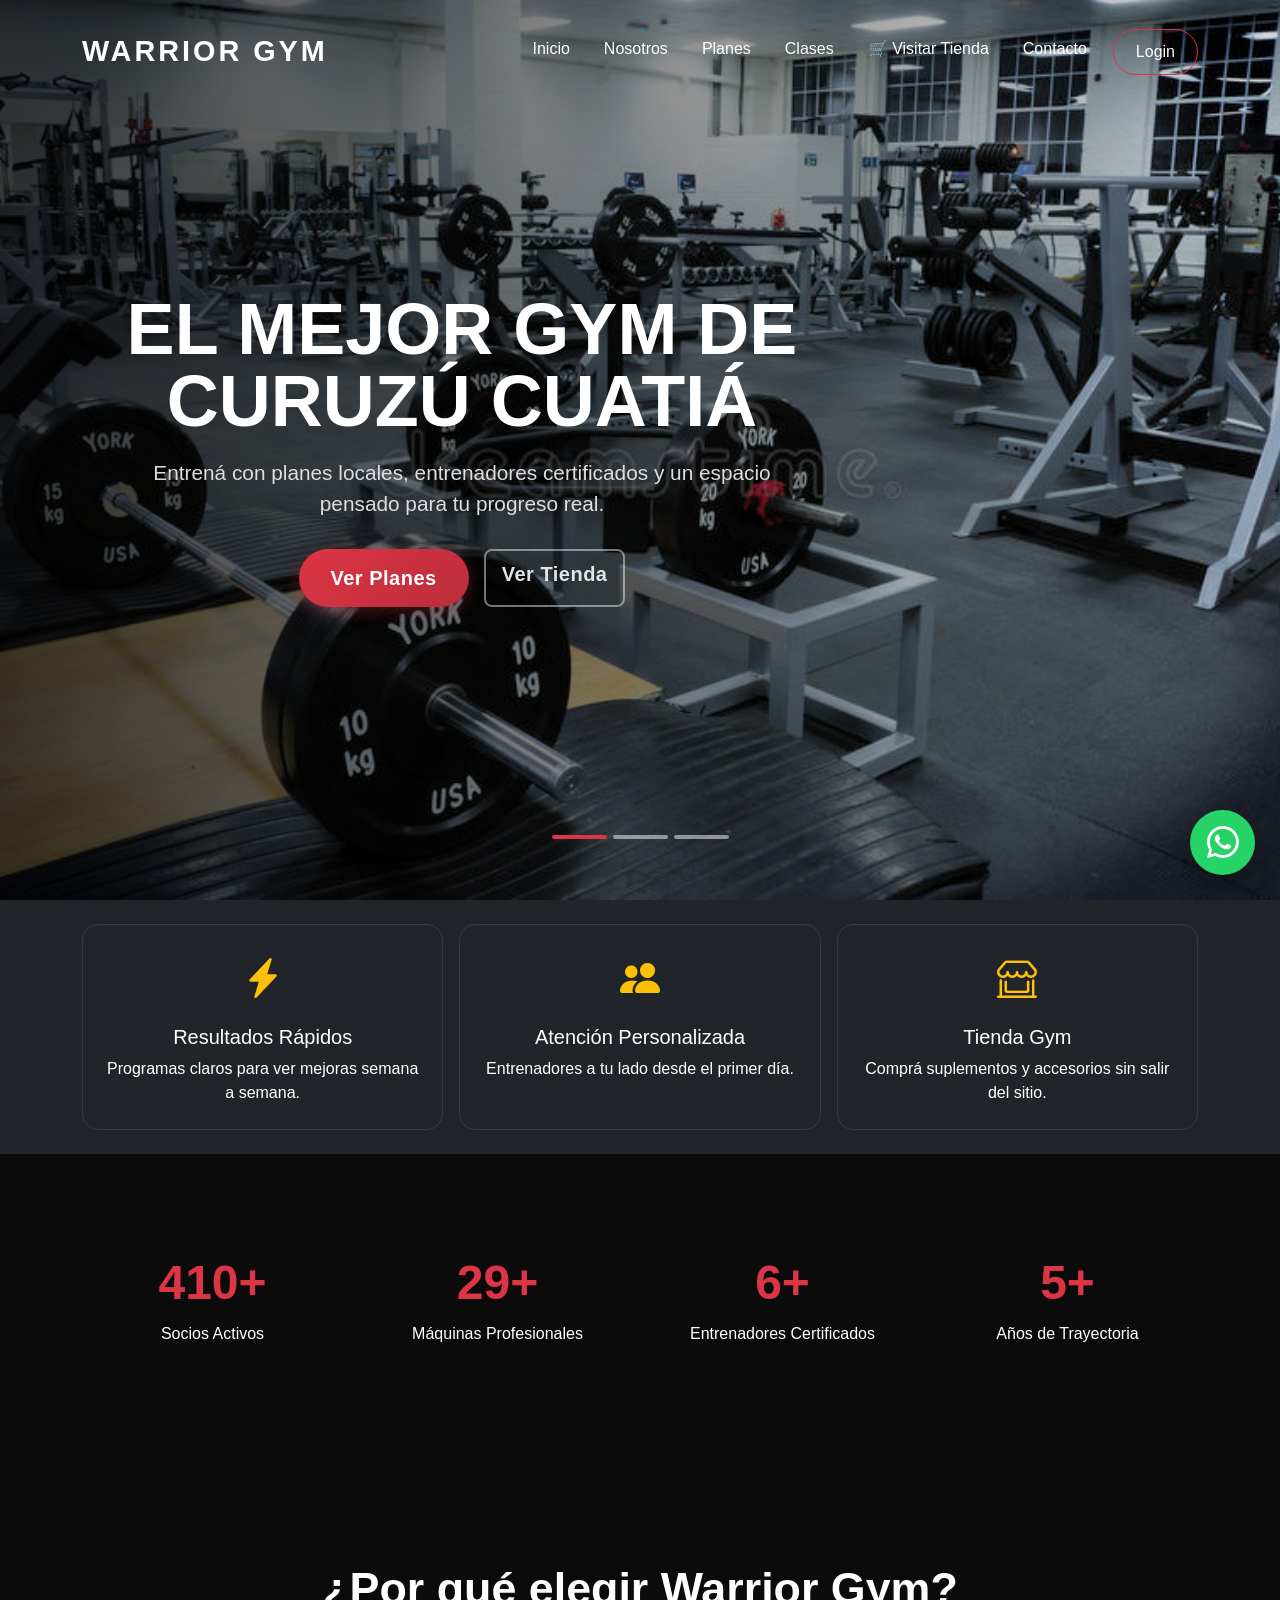
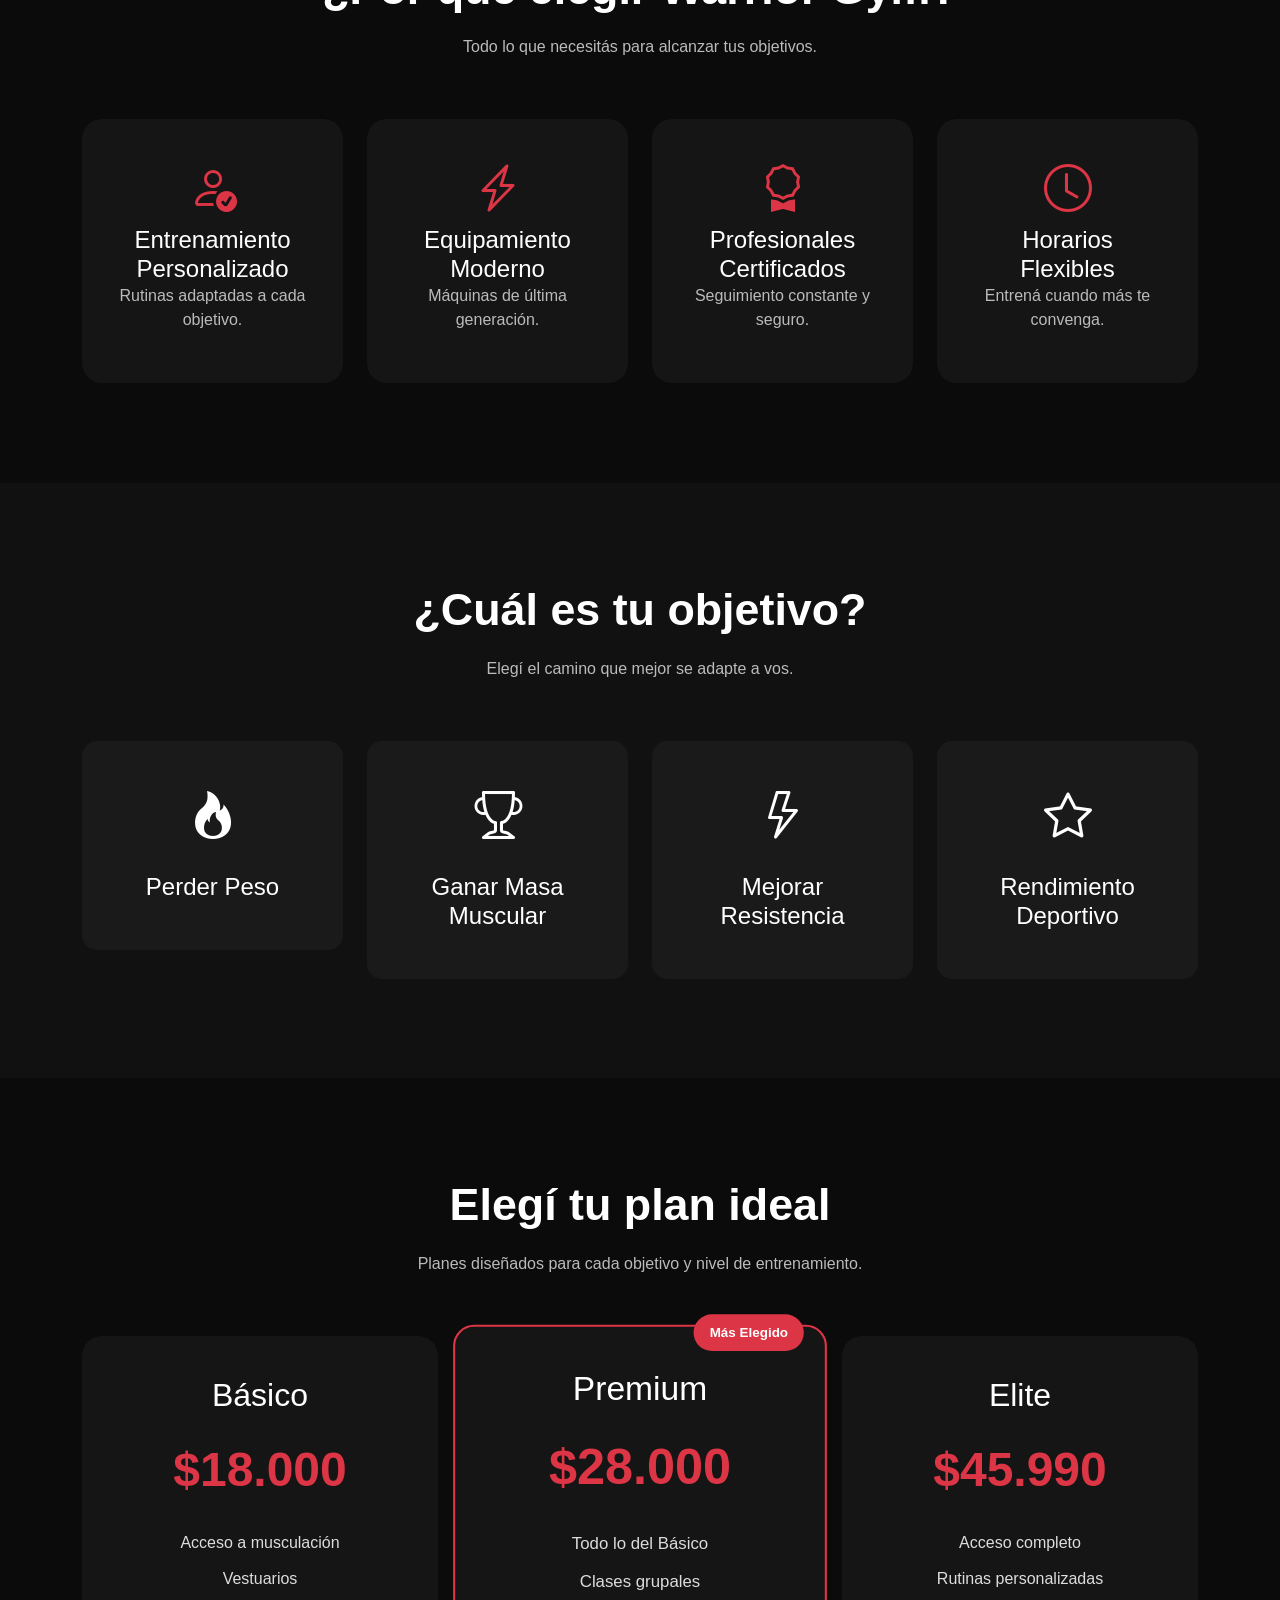
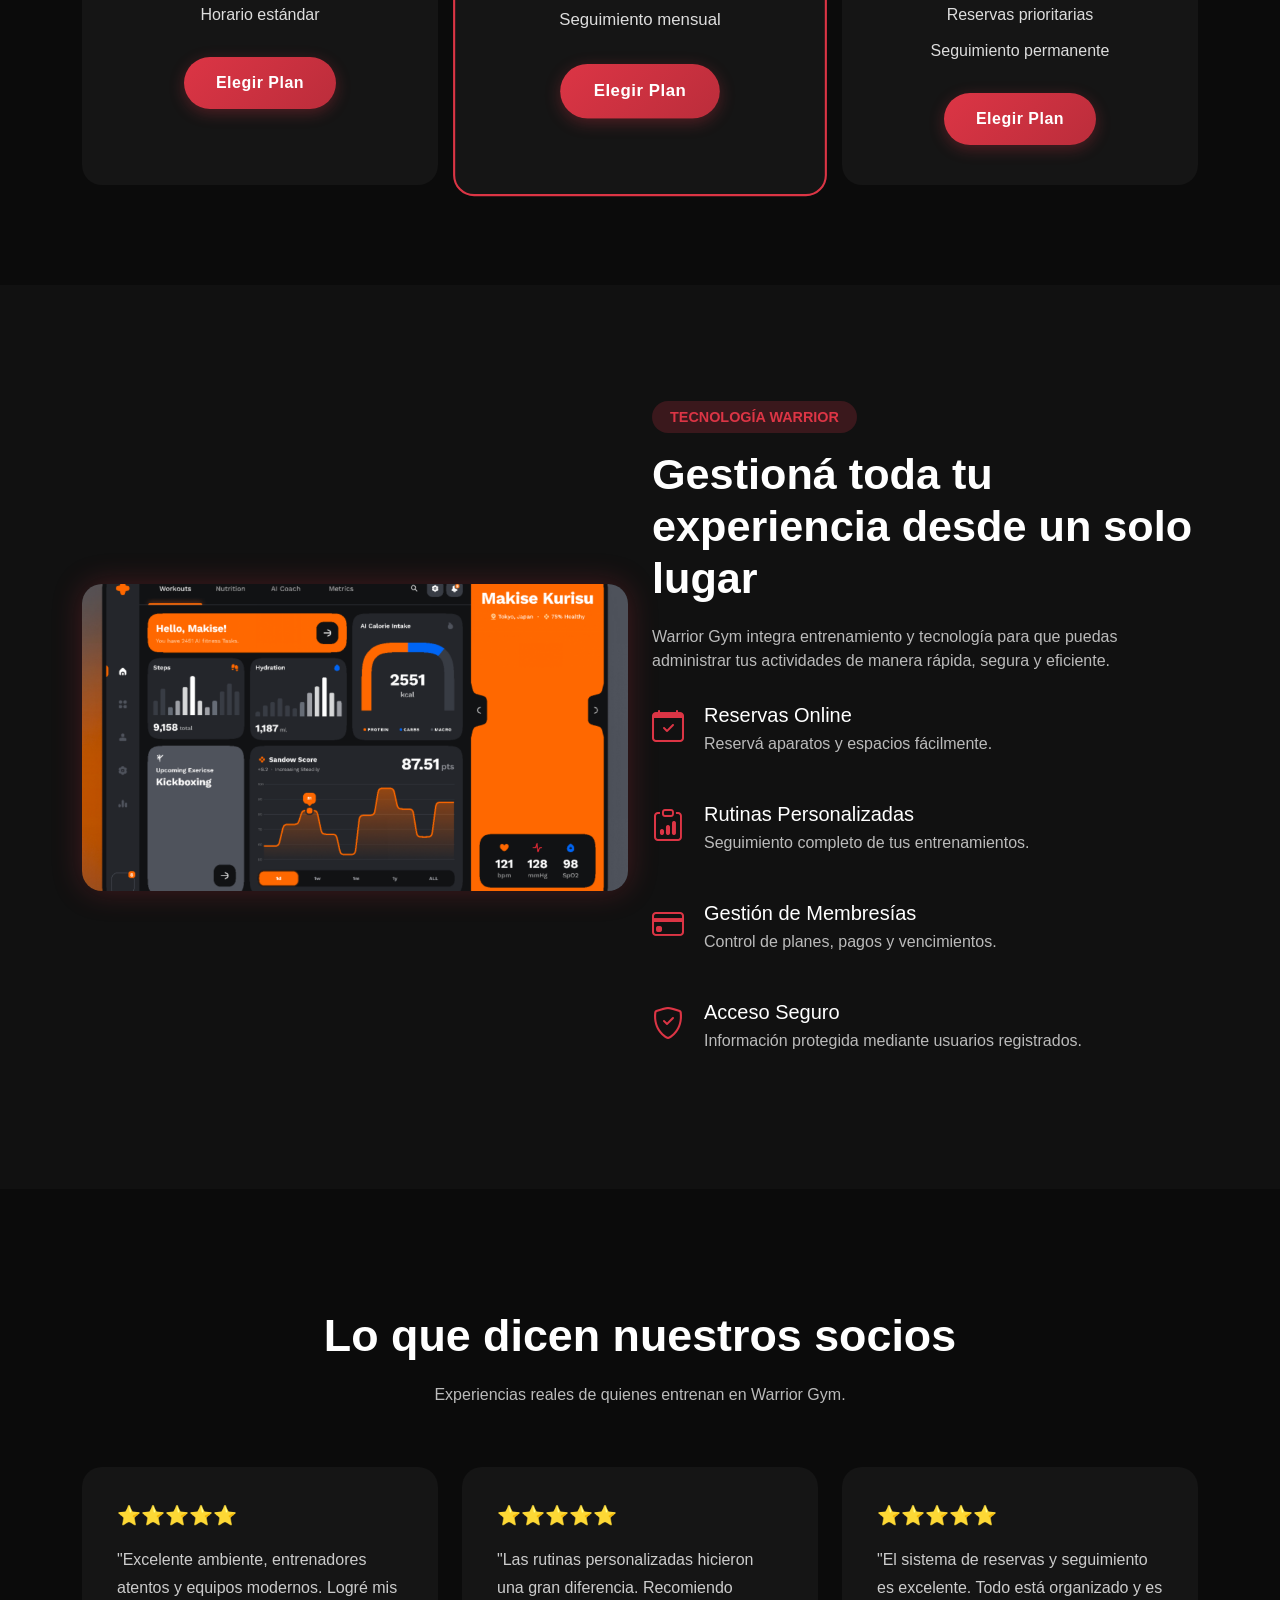
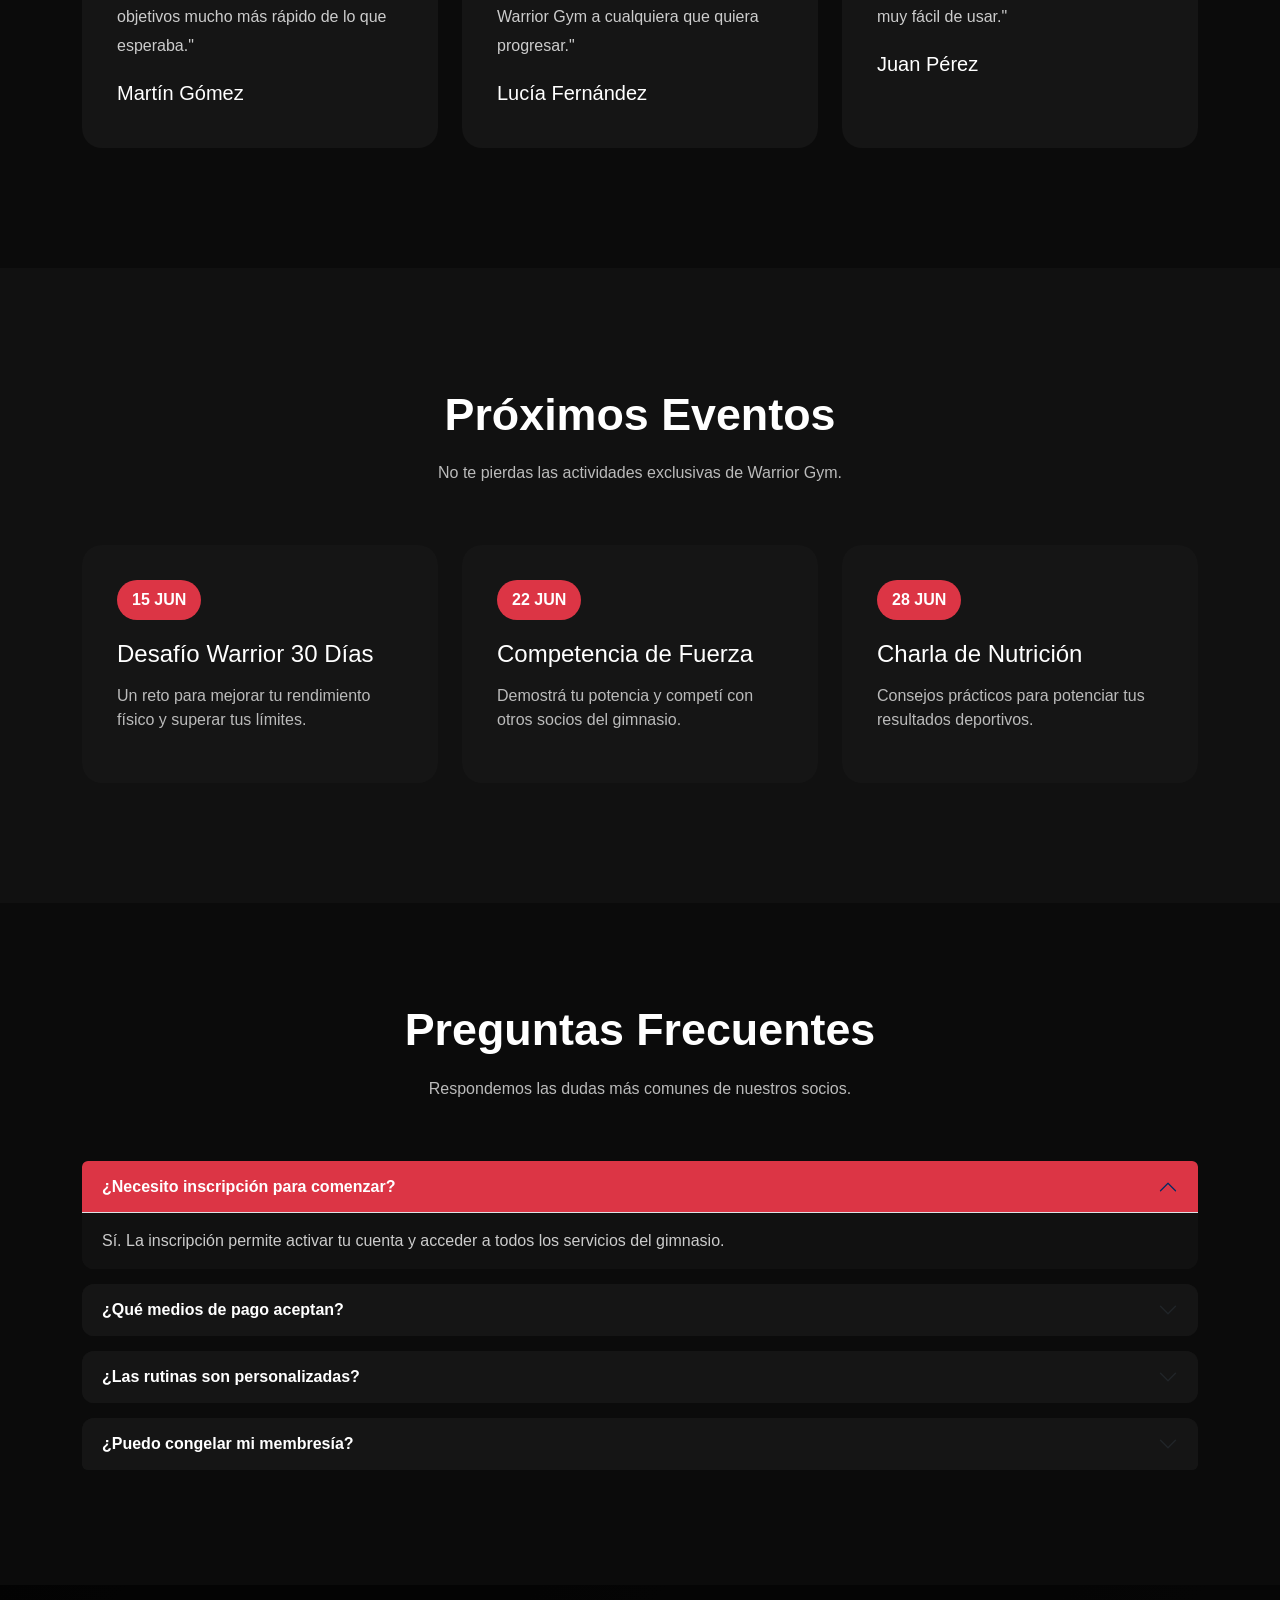
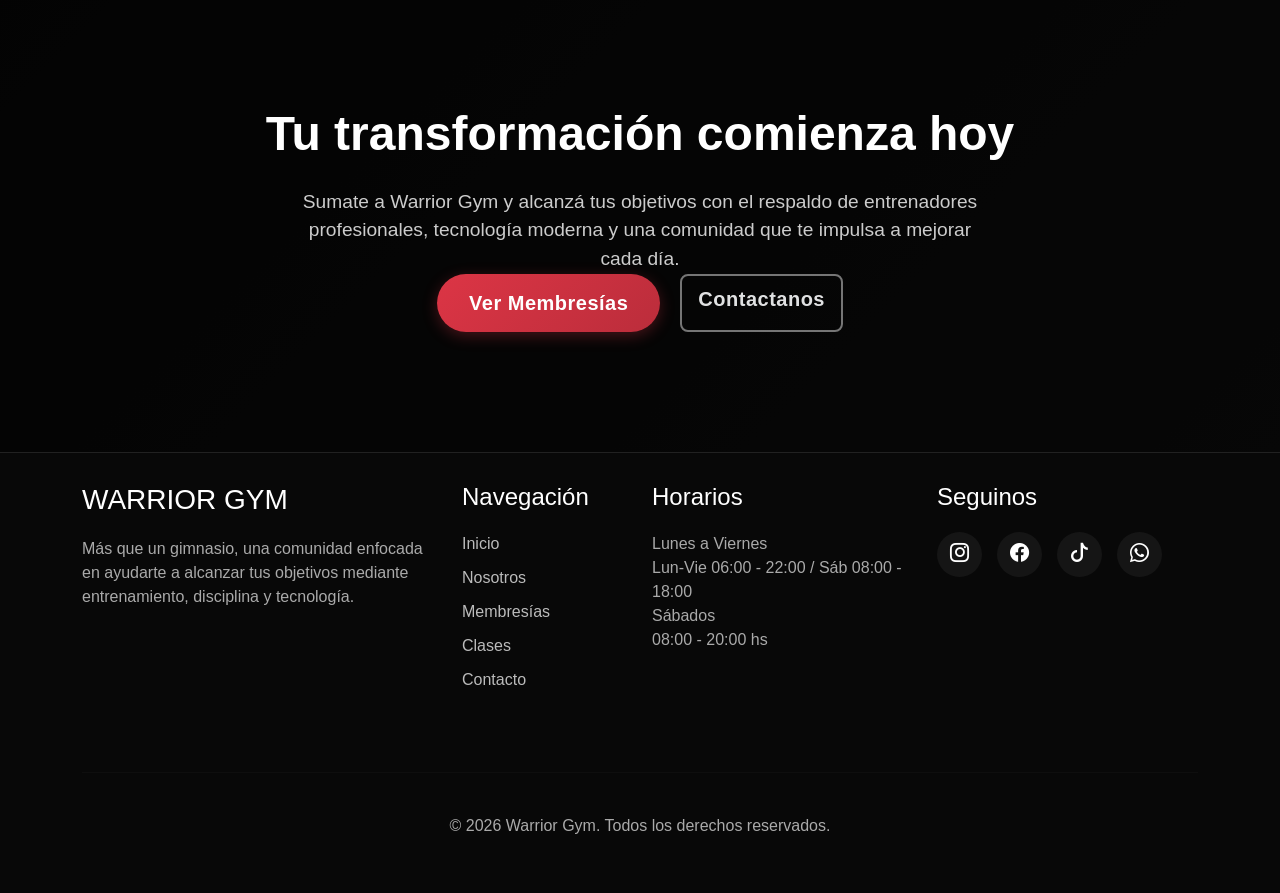
==== commit d40ff45f: "actualización completa del proyecto" ====
--- a/index.html
+++ b/index.html
@@ -62,14 +62,14 @@
           <li class="nav-item">
             <a class="nav-link" href="clases.html">Clases</a>
           </li>
-          <li class="nav-item">
-            <a class="nav-link" href="tienda.html">Tienda</a>
-          </li>
+         <li class="nav-item">  
+  <a class="nav-link" href="tienda.php">🛒 Visitar Tienda</a>
+</li>
           <li class="nav-item">
             <a class="nav-link" href="contacto.html">Contacto</a>
           </li>
           <li class="nav-item">
-            <a class="nav-link btn-login" href="pages/login.html">Login</a>
+            <a class="nav-link btn-login" href="login.php">Login</a>
           </li>
         </ul>
       </div>
@@ -125,7 +125,8 @@
                     Ver Planes
                   </a>
                   <a
-                    href="tienda.html"
+                    href="tienda.php"
+                    
                     class="btn btn-outline-light btn-lg"
                   >
                     Ver Tienda
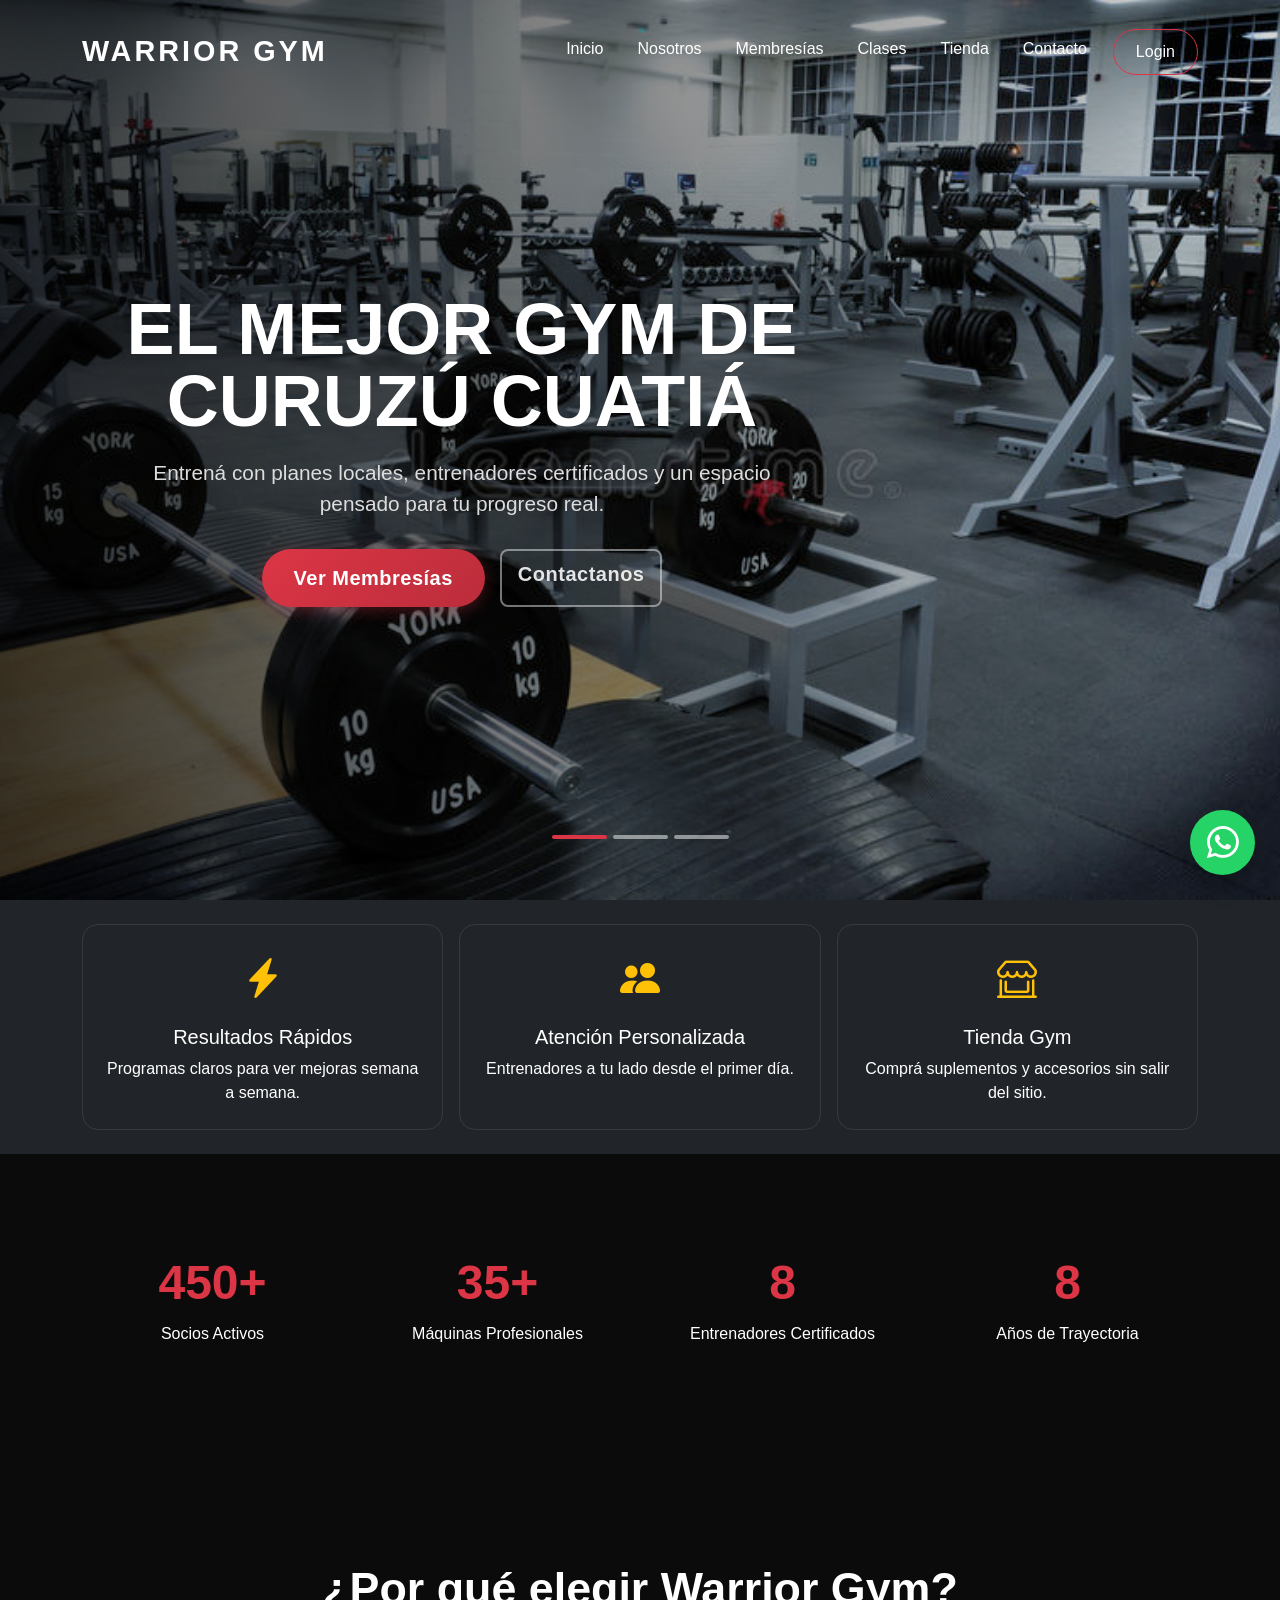
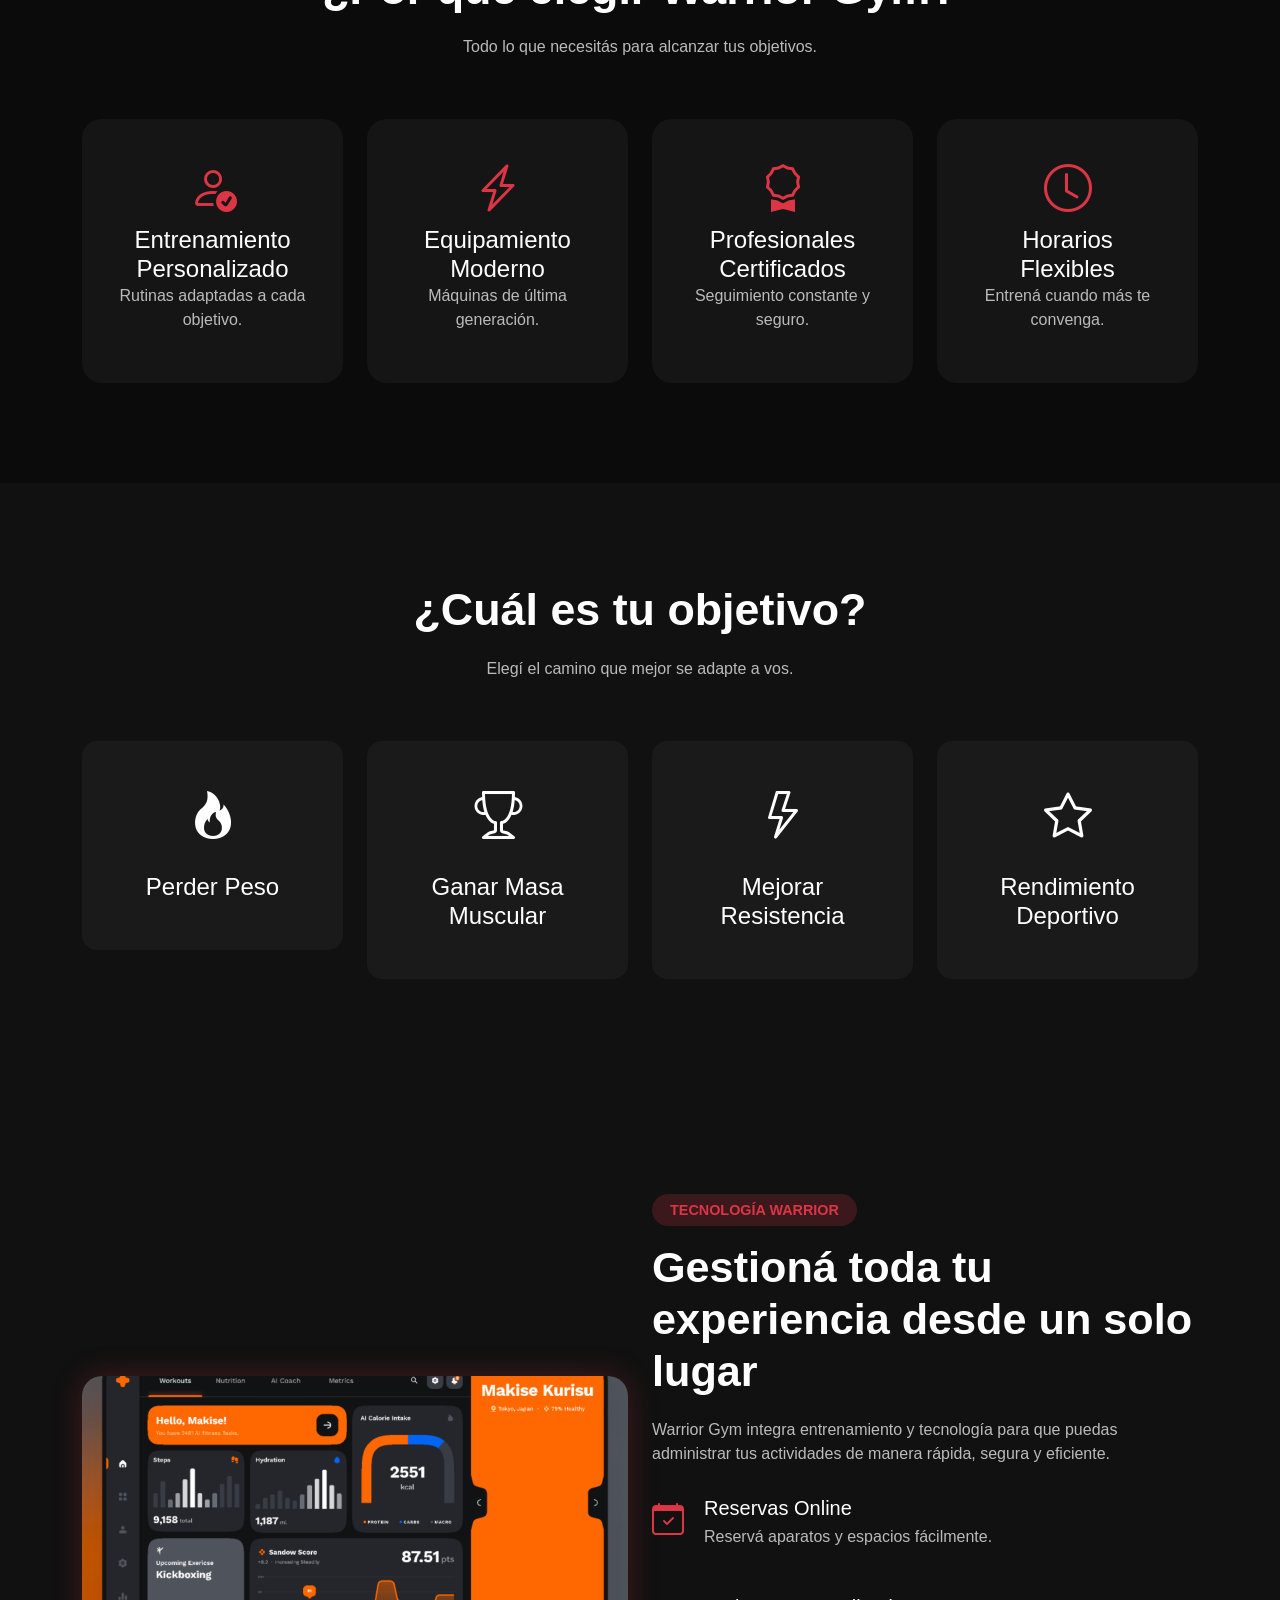
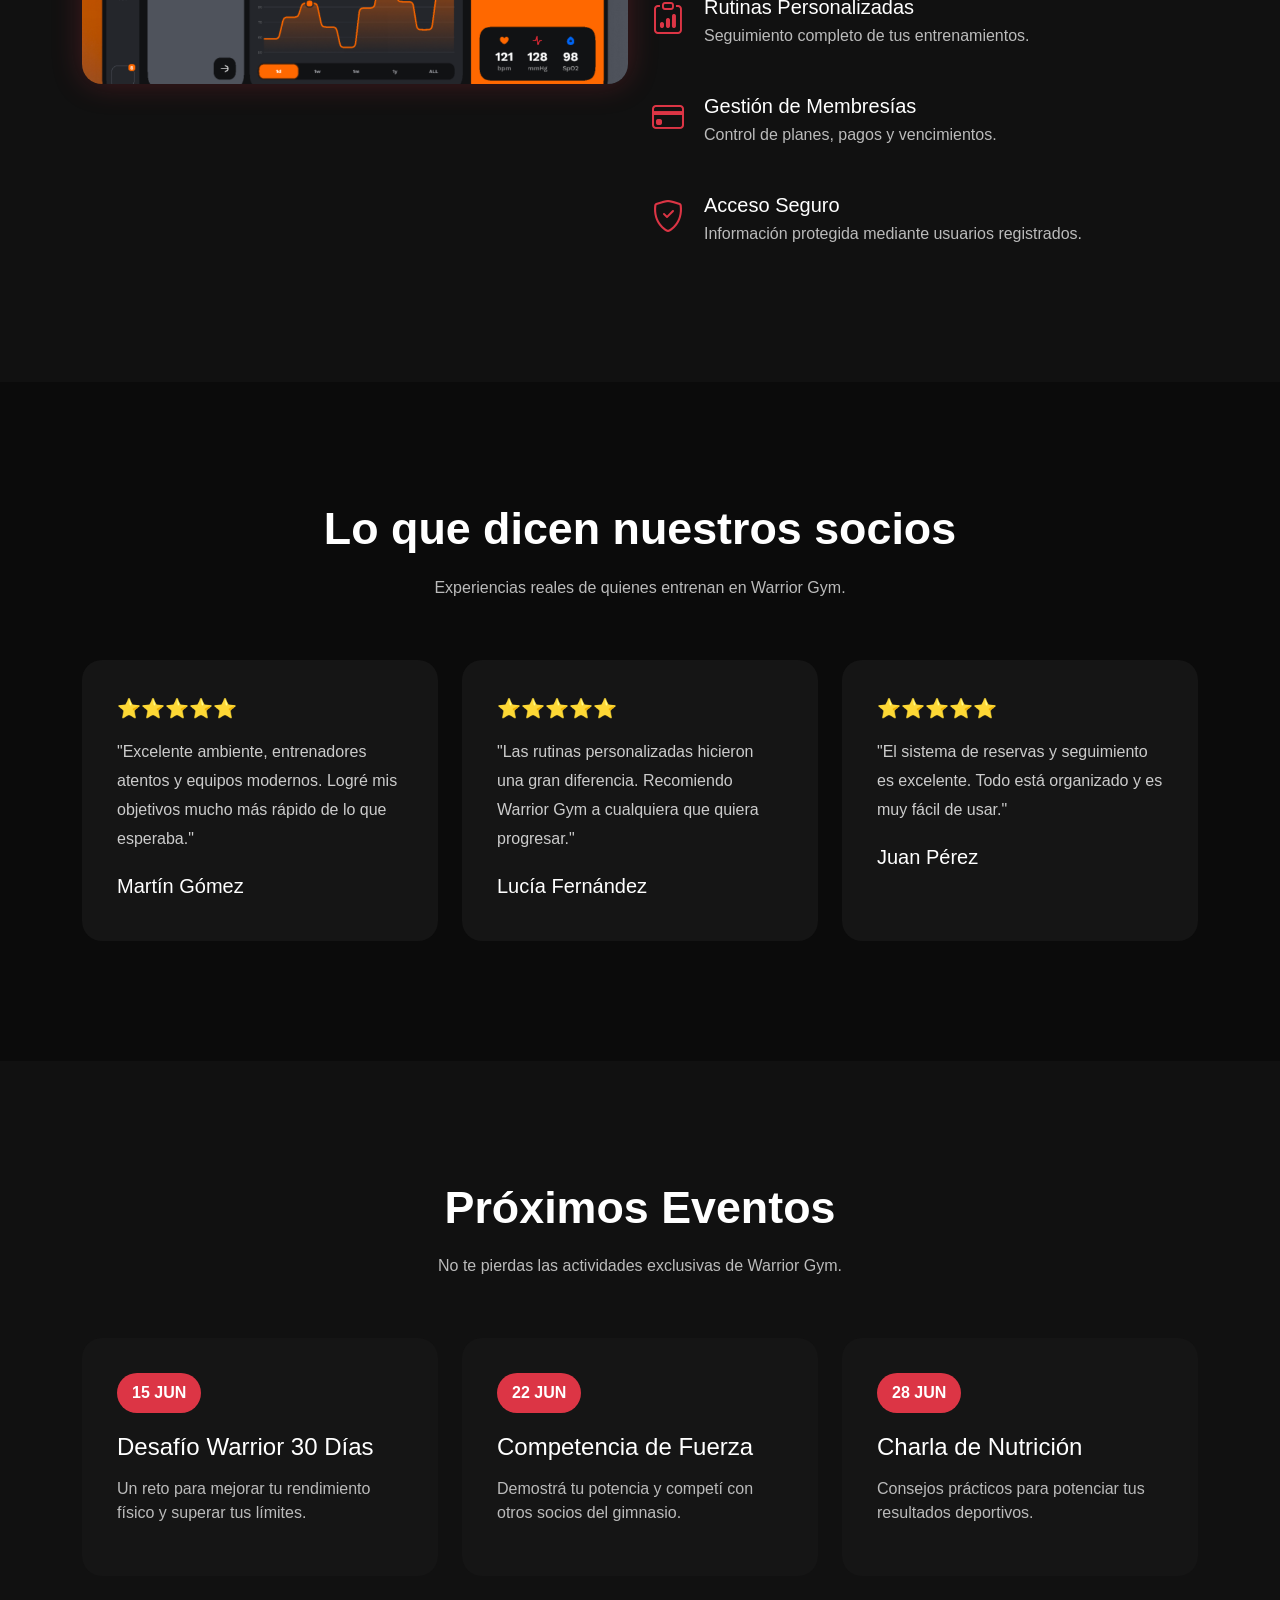
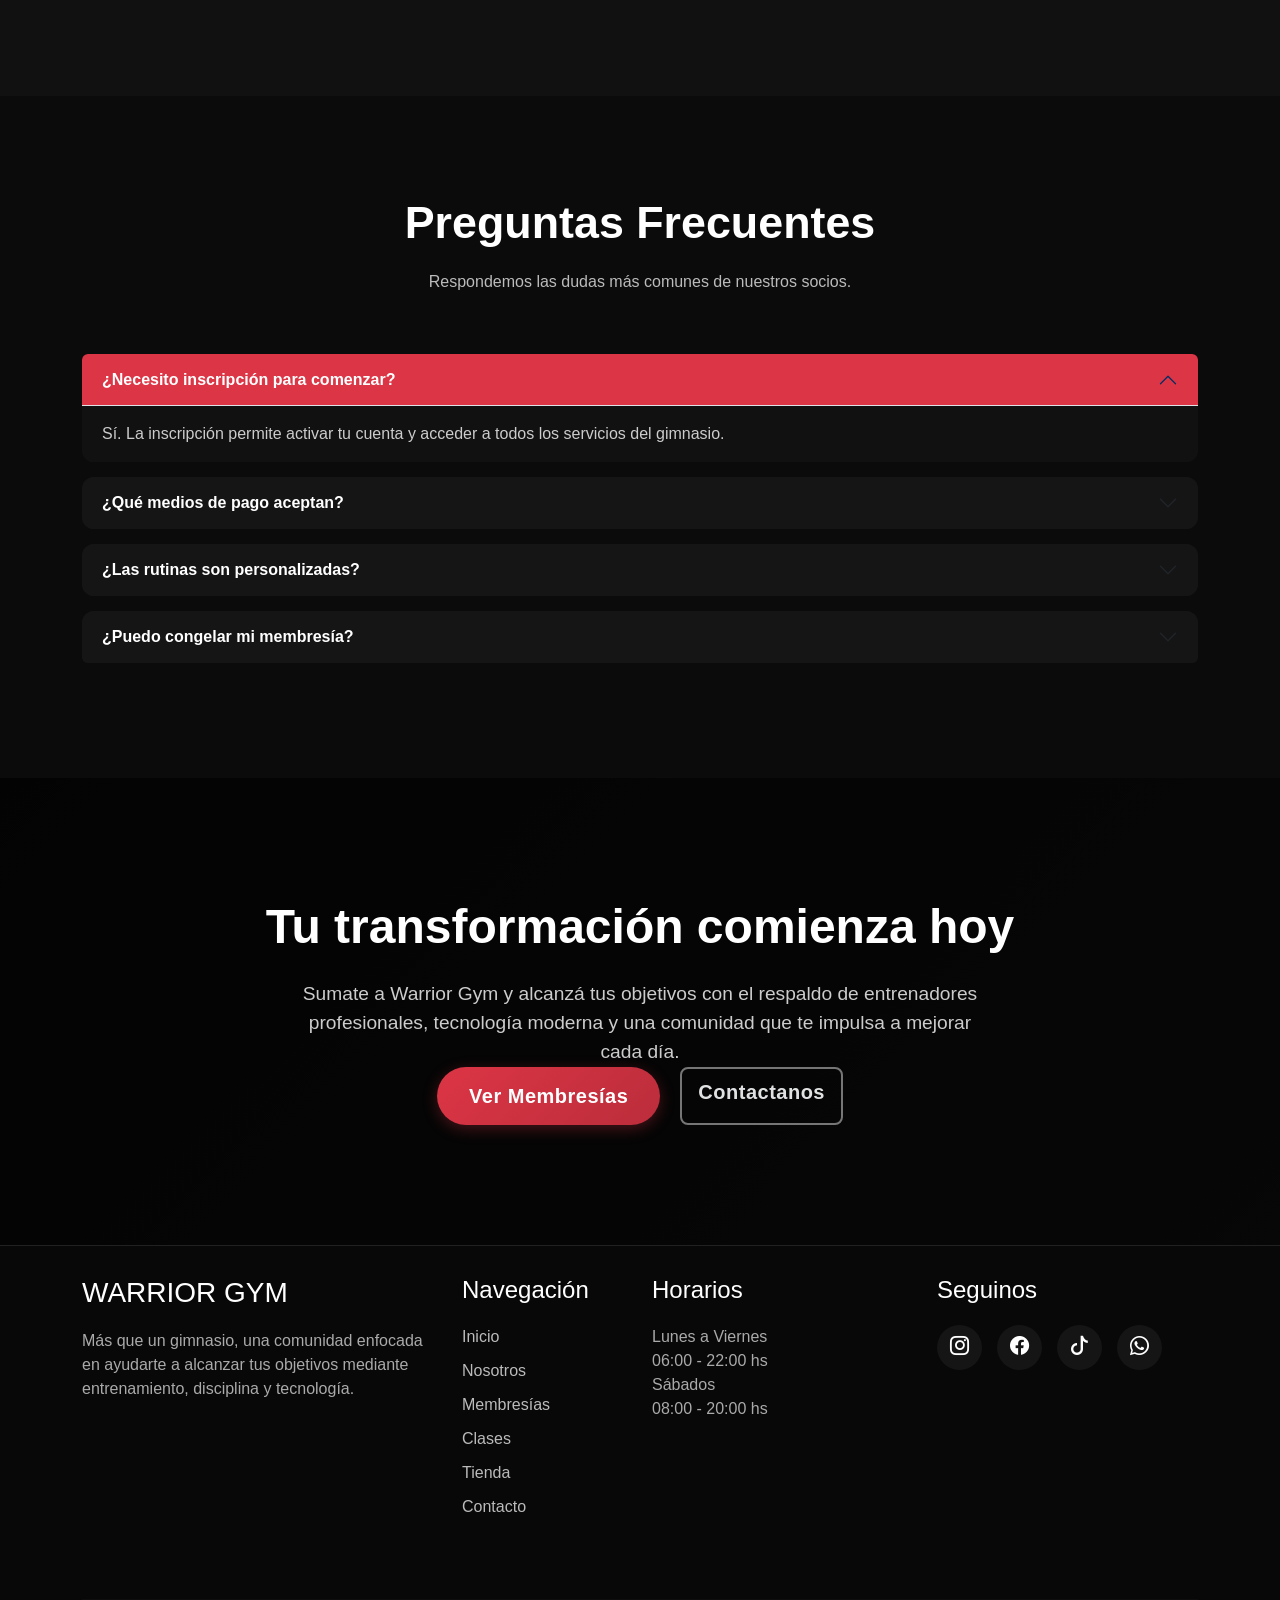
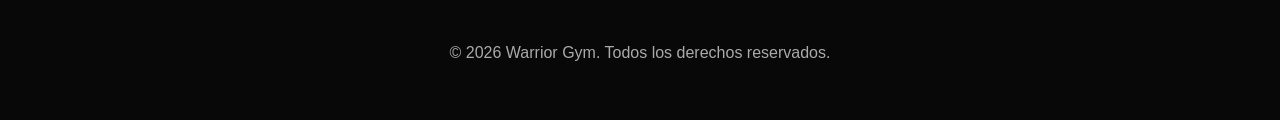
==== commit 34026332: "Actualizacion completa proyecto Warrior Gym" ====
--- a/index.html
+++ b/index.html
@@ -1,478 +1,515 @@
 <!DOCTYPE html>
 <html lang="es">
+
 <head>
-  <!-- META -->
-  <meta charset="UTF-8" />
-  <meta name="viewport" content="width=device-width, initial-scale=1.0" />
-  <meta name="description" content="Warrior Gym - El mejor gimnasio de Curuzú Cuatiá. Planes personalizados, entrenadores certificados y tecnología avanzada." />
-  <meta name="keywords" content="gimnasio, fitness, entrenamiento, planes, membresias" />
-  <meta name="author" content="Warrior Gym" />
-  <meta property="og:title" content="Warrior Gym - Tu Transformación Comienza Hoy" />
-  <meta property="og:description" content="Entrenamientos personalizados con entrenadores certificados y equipamiento moderno." />
-  <meta property="og:type" content="website" />
-
-  <!-- TITULO -->
-  <title>Warrior Gym - El Mejor Gimnasio de Curuzú Cuatiá</title>
-
-  <!-- BOOTSTRAP -->
-  <link
-    href="https://cdn.jsdelivr.net/npm/bootstrap@5.3.7/dist/css/bootstrap.min.css"
-    rel="stylesheet"
-  />
-
-  <!-- ICONOS -->
-  <link
-    rel="stylesheet"
-    href="https://cdn.jsdelivr.net/npm/bootstrap-icons@1.13.1/font/bootstrap-icons.min.css"
-  />
-
-  <!-- AOS - ANIMATE ON SCROLL -->
-  <link href="https://unpkg.com/aos@2.3.1/dist/aos.css" rel="stylesheet" />
-
-  <!-- CSS -->
-  <link rel="stylesheet" href="css/style.css" />
+    <!-- META -->
+    <meta charset="UTF-8">
+    <meta name="viewport" content="width=device-width, initial-scale=1.0">
+    <meta name="description" content="Warrior Gym - El mejor gimnasio de Curuzú Cuatiá. Planes personalizados, entrenadores certificados y tecnología avanzada.">
+    <meta name="keywords" content="gimnasio, fitness, entrenamiento, planes, membresias">
+    <meta name="author" content="Warrior Gym">
+    <meta property="og:title" content="Warrior Gym - Tu Transformación Comienza Hoy">
+    <meta property="og:description" content="Entrenamientos personalizados con entrenadores certificados y equipamiento moderno.">
+    <meta property="og:type" content="website">
+
+    <!-- TITULO -->
+    <title>Warrior Gym - El Mejor Gimnasio de Curuzú Cuatiá</title>
+
+    <!-- BOOTSTRAP -->
+    <link href="https://cdn.jsdelivr.net/npm/bootstrap@5.3.7/dist/css/bootstrap.min.css" rel="stylesheet">
+
+    <!-- ICONOS -->
+    <link rel="stylesheet" href="https://cdn.jsdelivr.net/npm/bootstrap-icons@1.13.1/font/bootstrap-icons.min.css">
+
+    <!-- AOS - ANIMATE ON SCROLL -->
+    <link href="https://unpkg.com/aos@2.3.1/dist/aos.css" rel="stylesheet">
+
+    <!-- CSS -->
+    <link rel="stylesheet" href="css/style.css">
 </head>
+
 <body>
-  <!-- ========================= -->
-  <!-- NAVBAR -->
-  <!-- ========================= -->
-  <nav class="navbar navbar-expand-lg navbar-dark fixed-top">
+
+<!-- ========================= -->
+<!-- NAVBAR -->
+<!-- ========================= -->
+<nav class="navbar navbar-expand-lg navbar-dark fixed-top">
     <div class="container">
-      <a class="navbar-brand fw-bold" href="#">WARRIOR GYM</a>
-      <button
-        class="navbar-toggler"
-        type="button"
-        data-bs-toggle="collapse"
-        data-bs-target="#menu"
-      >
-        <span class="navbar-toggler-icon"></span>
-      </button>
-
-      <div class="collapse navbar-collapse" id="menu">
-        <ul class="navbar-nav ms-auto">
-          <li class="nav-item">
-            <a class="nav-link active" href="#">Inicio</a>
-          </li>
-          <li class="nav-item">
-            <a class="nav-link" href="nosotros.html">Nosotros</a>
-          </li>
-          <li class="nav-item">
-            <a class="nav-link" href="membresias.html">Planes</a>
-          </li>
-          <li class="nav-item">
-            <a class="nav-link" href="clases.html">Clases</a>
-          </li>
-         <li class="nav-item">  
-  <a class="nav-link" href="tienda.php">🛒 Visitar Tienda</a>
-</li>
-          <li class="nav-item">
-            <a class="nav-link" href="contacto.html">Contacto</a>
-          </li>
-          <li class="nav-item">
-            <a class="nav-link btn-login" href="login.php">Login</a>
-          </li>
-        </ul>
-      </div>
-    </div>
-  </nav>
-
-  <!-- ========================= -->
-  <!-- HERO CAROUSEL -->
-  <!-- ========================= -->
-  <section class="hero-carousel">
-    <div
-      id="heroSlider"
-      class="carousel slide carousel-fade"
-      data-bs-ride="carousel"
-      data-bs-pause="false"
-      data-bs-interval="3000"
-      data-bs-touch="true"
-    >
-      <!-- INDICADORES -->
-      <div class="carousel-indicators">
-        <button
-          type="button"
-          data-bs-target="#heroSlider"
-          data-bs-slide-to="0"
-          class="active"
-        ></button>
-        <button
-          type="button"
-          data-bs-target="#heroSlider"
-          data-bs-slide-to="1"
-        ></button>
-        <button
-          type="button"
-          data-bs-target="#heroSlider"
-          data-bs-slide-to="2"
-        ></button>
-      </div>
-
-      <div class="carousel-inner">
-        <!-- SLIDE 1 -->
-        <div class="carousel-item active">
-          <div class="hero-slide slide-1">
-            <div class="overlay"></div>
-            <div class="container">
-              <div class="hero-content">
-                <h1>EL MEJOR GYM DE CURUZÚ CUATIÁ</h1>
-                <p>
-                  Entrená con planes locales, entrenadores certificados y un
-                  espacio pensado para tu progreso real.
-                </p>
-                <div class="hero-buttons">
-                  <a href="membresias.html" class="btn btn-danger btn-lg">
-                    Ver Planes
-                  </a>
-                  <a
-                    href="tienda.php"
-                    
-                    class="btn btn-outline-light btn-lg"
-                  >
-                    Ver Tienda
-                  </a>
-                </div>
-              </div>
-            </div>
-          </div>
-        </div>
-
-        <!-- SLIDE 2 -->
-        <div class="carousel-item">
-          <div class="hero-slide slide-2">
-            <div class="overlay"></div>
-            <div class="container">
-              <div class="hero-content">
-                <h1>ENTRENÁ CON PROFESIONALES Y TECNOLOGÍA AVANZADA</h1>
-                <p>
-                  Equipamiento moderno, entrenadores certificados y clases
-                  diseñadas para maximizar tu rendimiento.
-                </p>
-                <div class="hero-buttons">
-                  <a href="clases.html" class="btn btn-danger btn-lg">
-                    Nuestras Clases
-                  </a>
-                  <a
-                    href="nosotros.html"
-                    class="btn btn-outline-light btn-lg"
-                  >
-                    Conocer Más
-                  </a>
-                </div>
-              </div>
-            </div>
-          </div>
-        </div>
-
-        <!-- SLIDE 3 -->
-        <div class="carousel-item">
-          <div class="hero-slide slide-3">
-            <div class="overlay"></div>
-            <div class="container">
-              <div class="hero-content">
-                <h1>OBJETIVOS PERSONALIZADOS PARA CADA CLIENTE</h1>
-                <p>
-                  Planes adaptados a cada nivel, seguimiento inteligente y
-                  herramientas diseñadas para tu progreso.
-                </p>
-                <div class="hero-buttons">
-                  <a href="membresias.html" class="btn btn-danger btn-lg">
-                    Ver Membresías
-                  </a>
-                  <a
-                    href="contacto.html"
-                    class="btn btn-outline-light btn-lg"
-                  >
-                    Contactarnos
-                  </a>
-                </div>
-              </div>
-            </div>
-          </div>
-        </div>
-      </div>
-    </div>
-  </section>
-
-  <!-- ========================= -->
-  <!-- VALOR RAPIDO -->
-  <!-- ========================= -->
-  <section class="quick-value py-4 bg-dark text-white" data-aos="fade-up" data-aos-duration="1000">
+
+        <a class="navbar-brand fw-bold" href="index.html">WARRIOR GYM</a>
+
+        <button class="navbar-toggler" type="button" data-bs-toggle="collapse" data-bs-target="#menu">
+            <span class="navbar-toggler-icon"></span>
+        </button>
+
+        <div class="collapse navbar-collapse" id="menu">
+
+            <ul class="navbar-nav ms-auto">
+
+                <li class="nav-item">
+                    <a class="nav-link active" href="index.html">Inicio</a>
+                </li>
+
+                <li class="nav-item">
+                    <a class="nav-link" href="nosotros.html">Nosotros</a>
+                </li>
+
+                <li class="nav-item">
+                    <a class="nav-link" href="membresias.html">Membresías</a>
+                </li>
+
+                <li class="nav-item">
+                    <a class="nav-link" href="clases.html">Clases</a>
+                </li>
+
+                <li class="nav-item">
+                    <a class="nav-link" href="tienda.php">Tienda</a>
+                </li>
+
+                <li class="nav-item">
+                    <a class="nav-link" href="contacto.html">Contacto</a>
+                </li>
+
+                <li class="nav-item">
+                    <a class="nav-link btn-login" href="login.php">Login</a>
+                </li>
+
+            </ul>
+
+        </div>
+
+    </div>
+</nav>
+
+<!-- ========================= -->
+<!-- HERO CAROUSEL -->
+<!-- ========================= -->
+<section class="hero-carousel">
+
+    <div id="heroSlider" class="carousel slide carousel-fade" data-bs-ride="carousel" data-bs-pause="false" data-bs-interval="3000" data-bs-touch="true">
+
+        <!-- INDICADORES -->
+        <div class="carousel-indicators">
+
+            <button type="button" data-bs-target="#heroSlider" data-bs-slide-to="0" class="active"></button>
+
+            <button type="button" data-bs-target="#heroSlider" data-bs-slide-to="1"></button>
+
+            <button type="button" data-bs-target="#heroSlider" data-bs-slide-to="2"></button>
+
+        </div>
+
+        <div class="carousel-inner">
+
+            <!-- SLIDE 1 -->
+            <div class="carousel-item active">
+
+                <div class="hero-slide slide-1">
+
+                    <div class="overlay"></div>
+
+                    <div class="container">
+
+                        <div class="hero-content">
+
+                            <h1>EL MEJOR GYM DE CURUZÚ CUATIÁ</h1>
+
+                            <p>
+                                Entrená con planes locales, entrenadores certificados y un
+                                espacio pensado para tu progreso real.
+                            </p>
+
+                            <div class="hero-buttons">
+                                <a href="membresias.html" class="btn btn-danger btn-lg">
+                                    Ver Membresías
+                                </a>
+
+                                <a href="contacto.html" class="btn btn-outline-light btn-lg">
+                                    Contactanos
+                                </a>
+                            </div>
+
+                        </div>
+
+                    </div>
+
+                </div>
+
+            </div>
+
+            <!-- SLIDE 2 -->
+            <div class="carousel-item">
+
+                <div class="hero-slide slide-2">
+
+                    <div class="overlay"></div>
+
+                    <div class="container">
+
+                        <div class="hero-content">
+
+                            <h1>ENTRENÁ CON PROFESIONALES Y TECNOLOGÍA AVANZADA</h1>
+
+                            <p>
+                                Equipamiento moderno, entrenadores certificados y clases
+                                diseñadas para maximizar tu rendimiento.
+                            </p>
+
+                            <div class="hero-buttons">
+                                <a href="clases.html" class="btn btn-danger btn-lg">
+                                    Ver Clases
+                                </a>
+
+                                <a href="login.php" class="btn btn-outline-light btn-lg">
+                                    Ingresar al Sistema
+                                </a>
+                            </div>
+
+                        </div>
+
+                    </div>
+
+                </div>
+
+            </div>
+
+            <!-- SLIDE 3 -->
+            <div class="carousel-item">
+
+                <div class="hero-slide slide-3">
+
+                    <div class="overlay"></div>
+
+                    <div class="container">
+
+                        <div class="hero-content">
+
+                            <h1>OBJETIVOS PERSONALIZADOS PARA CADA CLIENTE</h1>
+
+                            <p>
+                                Planes adaptados a cada nivel, seguimiento inteligente y
+                                herramientas diseñadas para tu progreso.
+                            </p>
+
+                            <div class="hero-buttons">
+                                <a href="register.php" class="btn btn-danger btn-lg">
+                                    Crear Cuenta
+                                </a>
+
+                                <a href="tienda.php" class="btn btn-outline-light btn-lg">
+                                    Ver Tienda
+                                </a>
+                            </div>
+
+                        </div>
+
+                    </div>
+
+                </div>
+
+            </div>
+
+        </div>
+
+    </div>
+
+</section>
+
+<!-- ========================= -->
+<!-- VALOR RAPIDO -->
+<!-- ========================= -->
+<section class="quick-value py-4 bg-dark text-white" data-aos="fade-up" data-aos-duration="1000">
+
     <div class="container">
-      <div class="row g-3 text-center">
-        <div class="col-md-4" data-aos="zoom-in" data-aos-delay="100">
-          <div class="p-4 rounded-4 border border-white border-opacity-10 h-100 quick-value-card">
-            <i class="bi bi-lightning-charge-fill text-warning fs-1"></i>
-            <h5 class="mt-3">Resultados Rápidos</h5>
-            <p class="mb-0">Programas claros para ver mejoras semana a semana.</p>
-          </div>
-        </div>
-        <div class="col-md-4" data-aos="zoom-in" data-aos-delay="200">
-          <div class="p-4 rounded-4 border border-white border-opacity-10 h-100 quick-value-card">
-            <i class="bi bi-people-fill text-warning fs-1"></i>
-            <h5 class="mt-3">Atención Personalizada</h5>
-            <p class="mb-0">Entrenadores a tu lado desde el primer día.</p>
-          </div>
-        </div>
-        <div class="col-md-4" data-aos="zoom-in" data-aos-delay="300">
-          <div class="p-4 rounded-4 border border-white border-opacity-10 h-100 quick-value-card">
-            <i class="bi bi-shop-window text-warning fs-1"></i>
-            <h5 class="mt-3">Tienda Gym</h5>
-            <p class="mb-0">Comprá suplementos y accesorios sin salir del sitio.</p>
-          </div>
-        </div>
-      </div>
-    </div>
-  </section>
+
+        <div class="row g-3 text-center">
+
+            <div class="col-md-4" data-aos="zoom-in" data-aos-delay="100">
+
+                <div class="p-4 rounded-4 border border-white border-opacity-10 h-100 quick-value-card">
+
+                    <i class="bi bi-lightning-charge-fill text-warning fs-1"></i>
+
+                    <h5 class="mt-3">Resultados Rápidos</h5>
+
+                    <p class="mb-0">
+                        Programas claros para ver mejoras semana a semana.
+                    </p>
+
+                </div>
+
+            </div>
+
+            <div class="col-md-4" data-aos="zoom-in" data-aos-delay="200">
+
+                <div class="p-4 rounded-4 border border-white border-opacity-10 h-100 quick-value-card">
+
+                    <i class="bi bi-people-fill text-warning fs-1"></i>
+
+                    <h5 class="mt-3">Atención Personalizada</h5>
+
+                    <p class="mb-0">
+                        Entrenadores a tu lado desde el primer día.
+                    </p>
+
+                </div>
+
+            </div>
+
+            <div class="col-md-4" data-aos="zoom-in" data-aos-delay="300">
+
+                <a href="tienda.php" class="text-white text-decoration-none">
+
+                    <div class="p-4 rounded-4 border border-white border-opacity-10 h-100 quick-value-card">
+
+                        <i class="bi bi-shop-window text-warning fs-1"></i>
+
+                        <h5 class="mt-3">Tienda Gym</h5>
+
+                        <p class="mb-0">
+                            Comprá suplementos y accesorios sin salir del sitio.
+                        </p>
+
+                    </div>
+
+                </a>
+
+            </div>
+
+        </div>
+
+    </div>
+
+</section>
 
 <!-- ========================= -->
 <!-- ESTADISTICAS -->
 <!-- ========================= -->
 <section class="stats-section" data-aos="fade-up">
-  <div class="container">
-    <div class="row text-center">
-
-      <div class="col-md-3" data-aos="count-up" data-aos-delay="100">
-        <div class="stat-box">
-          <h2>450+</h2>
-          <p>Socios Activos</p>
-        </div>
-      </div>
-
-      <div class="col-md-3" data-aos="count-up" data-aos-delay="200">
-        <div class="stat-box">
-          <h2>35+</h2>
-          <p>Máquinas Profesionales</p>
-        </div>
-      </div>
-
-      <div class="col-md-3" data-aos="count-up" data-aos-delay="300">
-        <div class="stat-box">
-          <h2>8</h2>
-          <p>Entrenadores Certificados</p>
-        </div>
-      </div>
-
-      <div class="col-md-3" data-aos="count-up" data-aos-delay="400">
-        <div class="stat-box">
-          <h2>8</h2>
-          <p>Años de Trayectoria</p>
-        </div>
-      </div>
-
-    </div>
-  </div>
+
+    <div class="container">
+
+        <div class="row text-center">
+
+            <div class="col-md-3" data-aos="fade-up" data-aos-delay="100">
+
+                <div class="stat-box">
+
+                    <h2>450+</h2>
+
+                    <p>Socios Activos</p>
+
+                </div>
+
+            </div>
+
+            <div class="col-md-3" data-aos="fade-up" data-aos-delay="200">
+
+                <div class="stat-box">
+
+                    <h2>35+</h2>
+
+                    <p>Máquinas Profesionales</p>
+
+                </div>
+
+            </div>
+
+            <div class="col-md-3" data-aos="fade-up" data-aos-delay="300">
+
+                <div class="stat-box">
+
+                    <h2>8</h2>
+
+                    <p>Entrenadores Certificados</p>
+
+                </div>
+
+            </div>
+
+            <div class="col-md-3" data-aos="fade-up" data-aos-delay="400">
+
+                <div class="stat-box">
+
+                    <h2>8</h2>
+
+                    <p>Años de Trayectoria</p>
+
+                </div>
+
+            </div>
+
+        </div>
+
+    </div>
+
 </section>
 
 <!-- ========================= -->
 <!-- BENEFICIOS -->
 <!-- ========================= -->
 <section class="benefits-section" data-aos="fade-up">
-  <div class="container">
-
-    <div class="section-title">
-      <h2>¿Por qué elegir Warrior Gym?</h2>
-      <p>Todo lo que necesitás para alcanzar tus objetivos.</p>
-    </div>
-
-    <div class="row g-4">
-
-      <div class="col-md-3" data-aos="fade-up" data-aos-delay="100">
-        <div class="benefit-card">
-          <i class="bi bi-person-check"></i>
-          <h4>Entrenamiento Personalizado</h4>
-          <p>Rutinas adaptadas a cada objetivo.</p>
-        </div>
-      </div>
-
-      <div class="col-md-3" data-aos="fade-up" data-aos-delay="200">
-        <div class="benefit-card">
-          <i class="bi bi-lightning-charge"></i>
-          <h4>Equipamiento Moderno</h4>
-          <p>Máquinas de última generación.</p>
-        </div>
-      </div>
-
-      <div class="col-md-3" data-aos="fade-up" data-aos-delay="300">
-        <div class="benefit-card">
-          <i class="bi bi-award"></i>
-          <h4>Profesionales Certificados</h4>
-          <p>Seguimiento constante y seguro.</p>
-        </div>
-      </div>
-
-      <div class="col-md-3" data-aos="fade-up" data-aos-delay="400">
-        <div class="benefit-card">
-          <i class="bi bi-clock"></i>
-          <h4>Horarios Flexibles</h4>
-          <p>Entrená cuando más te convenga.</p>
-        </div>
-      </div>
-
-    </div>
-
-  </div>
+
+    <div class="container">
+
+        <div class="section-title">
+
+            <h2>¿Por qué elegir Warrior Gym?</h2>
+
+            <p>Todo lo que necesitás para alcanzar tus objetivos.</p>
+
+        </div>
+
+        <div class="row g-4">
+
+            <div class="col-md-3" data-aos="fade-up" data-aos-delay="100">
+
+                <div class="benefit-card">
+
+                    <i class="bi bi-person-check"></i>
+
+                    <h4>Entrenamiento Personalizado</h4>
+
+                    <p>Rutinas adaptadas a cada objetivo.</p>
+
+                </div>
+
+            </div>
+
+            <div class="col-md-3" data-aos="fade-up" data-aos-delay="200">
+
+                <div class="benefit-card">
+
+                    <i class="bi bi-lightning-charge"></i>
+
+                    <h4>Equipamiento Moderno</h4>
+
+                    <p>Máquinas de última generación.</p>
+
+                </div>
+
+            </div>
+
+            <div class="col-md-3" data-aos="fade-up" data-aos-delay="300">
+
+                <div class="benefit-card">
+
+                    <i class="bi bi-award"></i>
+
+                    <h4>Profesionales Certificados</h4>
+
+                    <p>Seguimiento constante y seguro.</p>
+
+                </div>
+
+            </div>
+
+            <div class="col-md-3" data-aos="fade-up" data-aos-delay="400">
+
+                <div class="benefit-card">
+
+                    <i class="bi bi-clock"></i>
+
+                    <h4>Horarios Flexibles</h4>
+
+                    <p>Entrená cuando más te convenga.</p>
+
+                </div>
+
+            </div>
+
+        </div>
+
+    </div>
+
 </section>
 
 <!-- ========================= -->
 <!-- OBJETIVOS -->
 <!-- ========================= -->
 <section class="goals-section" data-aos="fade-up">
-  <div class="container">
-
-    <div class="section-title">
-      <h2>¿Cuál es tu objetivo?</h2>
-      <p>Elegí el camino que mejor se adapte a vos.</p>
-    </div>
-
-    <div class="row g-4">
-
-      <div class="col-md-3" data-aos="flip-left" data-aos-delay="100">
-        <div class="goal-card">
-          <i class="bi bi-fire"></i>
-          <h4>Perder Peso</h4>
-        </div>
-      </div>
-
-      <div class="col-md-3" data-aos="flip-left" data-aos-delay="200">
-        <div class="goal-card">
-          <i class="bi bi-trophy"></i>
-          <h4>Ganar Masa Muscular</h4>
-        </div>
-      </div>
-
-      <div class="col-md-3" data-aos="flip-left" data-aos-delay="300">
-        <div class="goal-card">
-          <i class="bi bi-lightning"></i>
-          <h4>Mejorar Resistencia</h4>
-        </div>
-      </div>
-
-      <div class="col-md-3" data-aos="flip-left" data-aos-delay="400">
-        <div class="goal-card">
-          <i class="bi bi-star"></i>
-          <h4>Rendimiento Deportivo</h4>
-        </div>
-      </div>
-
-    </div>
-
-  </div>
+
+    <div class="container">
+
+        <div class="section-title">
+
+            <h2>¿Cuál es tu objetivo?</h2>
+
+            <p>Elegí el camino que mejor se adapte a vos.</p>
+
+        </div>
+
+        <div class="row g-4">
+
+            <div class="col-md-3" data-aos="flip-left" data-aos-delay="100">
+
+                <div class="goal-card">
+
+                    <i class="bi bi-fire"></i>
+
+                    <h4>Perder Peso</h4>
+
+                </div>
+
+            </div>
+
+            <div class="col-md-3" data-aos="flip-left" data-aos-delay="200">
+
+                <div class="goal-card">
+
+                    <i class="bi bi-trophy"></i>
+
+                    <h4>Ganar Masa Muscular</h4>
+
+                </div>
+
+            </div>
+
+            <div class="col-md-3" data-aos="flip-left" data-aos-delay="300">
+
+                <div class="goal-card">
+
+                    <i class="bi bi-lightning"></i>
+
+                    <h4>Mejorar Resistencia</h4>
+
+                </div>
+
+            </div>
+
+            <div class="col-md-3" data-aos="flip-left" data-aos-delay="400">
+
+                <div class="goal-card">
+
+                    <i class="bi bi-star"></i>
+
+                    <h4>Rendimiento Deportivo</h4>
+
+                </div>
+
+            </div>
+
+        </div>
+
+    </div>
+
 </section>
-<!-- ========================= -->
-<!-- MEMBRESIAS -->
-<!-- ========================= -->
-
-<section class="membership-section" data-aos="fade-up">
+
+<!-- ========================= -->
+<!-- SISTEMA INTELIGENTE -->
+<!-- ========================= -->
+<section class="system-section" data-aos="fade-up">
 
     <div class="container">
 
-        <div class="section-title">
-            <h2>Elegí tu plan ideal</h2>
-            <p>Planes diseñados para cada objetivo y nivel de entrenamiento.</p>
-        </div>
-
-        <div class="row g-4">
-
-            <div class="col-lg-4" data-aos="zoom-in" data-aos-delay="100">
-
-                <div class="membership-card">
-
-                    <h3>Básico</h3>
-
-                    <div class="price">$18.000</div>
-
-                    <ul>
-                        <li>Acceso a musculación</li>
-                        <li>Vestuarios</li>
-                        <li>Horario estándar</li>
-                    </ul>
-
-                    <button
-    class="btn btn-danger"
-    data-bs-toggle="modal"
-    data-bs-target="#modalBasico">
-    Elegir Plan
-</button>
-
-                </div>
-
-            </div>
-
-            <div class="col-lg-4" data-aos="zoom-in" data-aos-delay="200">
-
-                <div class="membership-card featured">
-
-                    <span class="badge-plan">
-                        Más Elegido
-                    </span>
-
-                    <h3>Premium</h3>
-
-                    <div class="price">$28.000</div>
-
-                    <ul>
-                        <li>Todo lo del Básico</li>
-                        <li>Clases grupales</li>
-                        <li>Seguimiento mensual</li>
-                    </ul>
-
-                    <button
-    class="btn btn-danger"
-    data-bs-toggle="modal"
-    data-bs-target="#modalPremium">
-    Elegir Plan
-</button>
-
-                </div>
-
-            </div>
-
-            <div class="col-lg-4" data-aos="zoom-in" data-aos-delay="300">
-
-                <div class="membership-card">
-
-                    <h3>Elite</h3>
-
-                    <div class="price">$45.990</div>
-
-                    <ul>
-                        <li>Acceso completo</li>
-                        <li>Rutinas personalizadas</li>
-                        <li>Reservas prioritarias</li>
-                        <li>Seguimiento permanente</li>
-                    </ul>
-
-                   <button
-    class="btn btn-danger"
-    data-bs-toggle="modal"
-    data-bs-target="#modalElite">
-    Elegir Plan
-</button>
-
-                </div>
-
-            </div>
-
-        </div>
-
-    </div>
-
-</section>
-<!-- ========================= -->
-<!-- SISTEMA INTELIGENTE -->
-<!-- ========================= -->
-
-<section class="system-section" data-aos="fade-up">
-
-    <div class="container">
-
         <div class="row align-items-center">
 
             <div class="col-lg-6">
 
                 <div class="system-image">
+
                     <img src="img/dashboard.png" alt="Sistema Warrior Gym" class="img-fluid">
+
                 </div>
 
             </div>
@@ -500,8 +537,11 @@
                         <i class="bi bi-calendar-check"></i>
 
                         <div>
+
                             <h5>Reservas Online</h5>
+
                             <p>Reservá aparatos y espacios fácilmente.</p>
+
                         </div>
 
                     </div>
@@ -511,8 +551,11 @@
                         <i class="bi bi-clipboard-data"></i>
 
                         <div>
+
                             <h5>Rutinas Personalizadas</h5>
+
                             <p>Seguimiento completo de tus entrenamientos.</p>
+
                         </div>
 
                     </div>
@@ -522,8 +565,11 @@
                         <i class="bi bi-credit-card"></i>
 
                         <div>
+
                             <h5>Gestión de Membresías</h5>
+
                             <p>Control de planes, pagos y vencimientos.</p>
+
                         </div>
 
                     </div>
@@ -533,8 +579,11 @@
                         <i class="bi bi-shield-check"></i>
 
                         <div>
+
                             <h5>Acceso Seguro</h5>
+
                             <p>Información protegida mediante usuarios registrados.</p>
+
                         </div>
 
                     </div>
@@ -548,22 +597,25 @@
     </div>
 
 </section>
+
 <!-- ========================= -->
 <!-- TESTIMONIOS -->
 <!-- ========================= -->
-
 <section class="testimonials-section" data-aos="fade-up">
 
     <div class="container">
 
         <div class="section-title" data-aos="fade-down">
+
             <h2>Lo que dicen nuestros socios</h2>
+
             <p>Experiencias reales de quienes entrenan en Warrior Gym.</p>
+
         </div>
 
         <div class="row g-4">
 
-            <div class="col-lg-4">
+            <div class="col-lg-4" data-aos="fade-up" data-aos-delay="100">
 
                 <div class="testimonial-card">
 
@@ -622,17 +674,20 @@
     </div>
 
 </section>
+
 <!-- ========================= -->
 <!-- EVENTOS -->
 <!-- ========================= -->
-
 <section class="events-section" data-aos="fade-up">
 
     <div class="container">
 
         <div class="section-title" data-aos="fade-down">
+
             <h2>Próximos Eventos</h2>
+
             <p>No te pierdas las actividades exclusivas de Warrior Gym.</p>
+
         </div>
 
         <div class="row g-4">
@@ -696,105 +751,102 @@
     </div>
 
 </section>
+
 <!-- ========================= -->
 <!-- FAQ -->
 <!-- ========================= -->
-
 <section class="faq-section" data-aos="fade-up">
 
     <div class="container">
 
         <div class="section-title" data-aos="fade-down">
+
             <h2>Preguntas Frecuentes</h2>
+
             <p>Respondemos las dudas más comunes de nuestros socios.</p>
+
         </div>
 
         <div class="accordion" id="faqAccordion">
 
             <div class="accordion-item">
+
                 <h2 class="accordion-header">
-                    <button class="accordion-button" type="button"
-                        data-bs-toggle="collapse"
-                        data-bs-target="#faq1">
+
+                    <button class="accordion-button" type="button" data-bs-toggle="collapse" data-bs-target="#faq1">
                         ¿Necesito inscripción para comenzar?
                     </button>
+
                 </h2>
 
-                <div id="faq1"
-                    class="accordion-collapse collapse show"
-                    data-bs-parent="#faqAccordion">
+                <div id="faq1" class="accordion-collapse collapse show" data-bs-parent="#faqAccordion">
 
                     <div class="accordion-body">
                         Sí. La inscripción permite activar tu cuenta y acceder a todos los servicios del gimnasio.
                     </div>
 
                 </div>
+
             </div>
 
             <div class="accordion-item">
+
                 <h2 class="accordion-header">
-                    <button class="accordion-button collapsed"
-                        type="button"
-                        data-bs-toggle="collapse"
-                        data-bs-target="#faq2">
-
+
+                    <button class="accordion-button collapsed" type="button" data-bs-toggle="collapse" data-bs-target="#faq2">
                         ¿Qué medios de pago aceptan?
                     </button>
+
                 </h2>
 
-                <div id="faq2"
-                    class="accordion-collapse collapse"
-                    data-bs-parent="#faqAccordion">
+                <div id="faq2" class="accordion-collapse collapse" data-bs-parent="#faqAccordion">
 
                     <div class="accordion-body">
                         Aceptamos efectivo, tarjetas, transferencias y Mercado Pago.
                     </div>
 
                 </div>
+
             </div>
 
             <div class="accordion-item">
+
                 <h2 class="accordion-header">
-                    <button class="accordion-button collapsed"
-                        type="button"
-                        data-bs-toggle="collapse"
-                        data-bs-target="#faq3">
-
+
+                    <button class="accordion-button collapsed" type="button" data-bs-toggle="collapse" data-bs-target="#faq3">
                         ¿Las rutinas son personalizadas?
                     </button>
+
                 </h2>
 
-                <div id="faq3"
-                    class="accordion-collapse collapse"
-                    data-bs-parent="#faqAccordion">
+                <div id="faq3" class="accordion-collapse collapse" data-bs-parent="#faqAccordion">
 
                     <div class="accordion-body">
                         Sí. Nuestros entrenadores elaboran rutinas adaptadas a cada objetivo y nivel de experiencia.
                     </div>
 
                 </div>
+
             </div>
 
             <div class="accordion-item">
+
                 <h2 class="accordion-header">
-                    <button class="accordion-button collapsed"
-                        type="button"
-                        data-bs-toggle="collapse"
-                        data-bs-target="#faq4">
-
+
+                    <button class="accordion-button collapsed" type="button" data-bs-toggle="collapse" data-bs-target="#faq4">
                         ¿Puedo congelar mi membresía?
                     </button>
+
                 </h2>
 
-                <div id="faq4"
-                    class="accordion-collapse collapse"
-                    data-bs-parent="#faqAccordion">
+                <div id="faq4" class="accordion-collapse collapse" data-bs-parent="#faqAccordion">
 
                     <div class="accordion-body">
                         Sí. Se puede solicitar la suspensión temporal de la membresía según las políticas del gimnasio.
                     </div>
 
                 </div>
+
             </div>
 
         </div>
@@ -802,10 +854,10 @@
     </div>
 
 </section>
+
 <!-- ========================= -->
 <!-- CTA FINAL -->
 <!-- ========================= -->
-
 <section class="cta-section">
 
     <div class="cta-overlay"></div>
@@ -839,10 +891,10 @@
     </div>
 
 </section>
+
 <!-- ========================= -->
 <!-- FOOTER -->
 <!-- ========================= -->
-
 <footer class="footer">
 
     <div class="container">
@@ -869,13 +921,15 @@
 
                 <ul class="footer-links">
 
-                    <li><a href="#">Inicio</a></li>
+                    <li><a href="index.html">Inicio</a></li>
 
                     <li><a href="nosotros.html">Nosotros</a></li>
 
                     <li><a href="membresias.html">Membresías</a></li>
 
                     <li><a href="clases.html">Clases</a></li>
+
+                    <li><a href="tienda.php">Tienda</a></li>
 
                     <li><a href="contacto.html">Contacto</a></li>
 
@@ -889,9 +943,11 @@
                 <h4>Horarios</h4>
 
                 <p>Lunes a Viernes</p>
-                <p>Lun-Vie 06:00 - 22:00 / Sáb 08:00 - 18:00</p>
+
+                <p>06:00 - 22:00 hs</p>
 
                 <p>Sábados</p>
+
                 <p>08:00 - 20:00 hs</p>
 
             </div>
@@ -909,7 +965,7 @@
 
                     <a href="#"><i class="bi bi-tiktok"></i></a>
 
-                    <a href="#"><i class="bi bi-whatsapp"></i></a>
+                    <a href="https://wa.me/5493774551234" target="_blank"><i class="bi bi-whatsapp"></i></a>
 
                 </div>
 
@@ -934,184 +990,54 @@
 <!-- ========================= -->
 <!-- BOTON WHATSAPP FLOTANTE -->
 <!-- ========================= -->
-<a href="https://wa.me/5437638485" target="_blank" class="whatsapp-float" title="Contactanos por WhatsApp">
-  <i class="bi bi-whatsapp"></i>
+<a href="https://wa.me/5493774551234" target="_blank" class="whatsapp-float" title="Contactanos por WhatsApp">
+    <i class="bi bi-whatsapp"></i>
 </a>
 
-<!-- ========================= -->
-<!-- MODAL BASICO -->
-<!-- ========================= -->
-
-<div class="modal fade" id="modalBasico" tabindex="-1">
-    <div class="modal-dialog modal-dialog-centered">
-        <div class="modal-content bg-dark text-white">
-
-            <div class="modal-header border-secondary">
-                <h5 class="modal-title">Plan Básico</h5>
-                <button type="button" class="btn-close btn-close-white" data-bs-dismiss="modal"></button>
-            </div>
-
-            <div class="modal-body">
-
-                <h3 class="text-danger">$18.000</h3>
-
-                <ul>
-                    <li>Acceso a musculación</li>
-                    <li>Vestuarios</li>
-                    <li>Horario estándar</li>
-                </ul>
-
-                <p>
-                    Ideal para quienes comienzan su entrenamiento.
-                </p>
-
-            </div>
-
-            <div class="modal-footer border-secondary">
-
-                <a href="contacto.html" class="btn btn-danger">
-                    Solicitar Información
-                </a>
-
-            </div>
-
-        </div>
-    </div>
-</div>
-
-<!-- ========================= -->
-<!-- MODAL PREMIUM -->
-<!-- ========================= -->
-
-<div class="modal fade" id="modalPremium" tabindex="-1">
-    <div class="modal-dialog modal-dialog-centered">
-        <div class="modal-content bg-dark text-white">
-
-            <div class="modal-header border-secondary">
-                <h5 class="modal-title">Plan Premium</h5>
-                <button type="button" class="btn-close btn-close-white" data-bs-dismiss="modal"></button>
-            </div>
-
-            <div class="modal-body">
-
-                <h3 class="text-danger">$28.000</h3>
-
-                <ul>
-                    <li>Acceso completo</li>
-                    <li>Clases grupales</li>
-                    <li>Seguimiento mensual</li>
-                </ul>
-
-                <p>
-                    El plan más elegido por nuestros socios.
-                </p>
-
-            </div>
-
-            <div class="modal-footer border-secondary">
-
-                <a href="contacto.html" class="btn btn-danger">
-                    Solicitar Información
-                </a>
-
-            </div>
-
-        </div>
-    </div>
-</div>
-
-<!-- ========================= -->
-<!-- MODAL ELITE -->
-<!-- ========================= -->
-
-<div class="modal fade" id="modalElite" tabindex="-1">
-    <div class="modal-dialog modal-dialog-centered">
-        <div class="modal-content bg-dark text-white">
-
-            <div class="modal-header border-secondary">
-                <h5 class="modal-title">Plan Elite</h5>
-                <button type="button" class="btn-close btn-close-white" data-bs-dismiss="modal"></button>
-            </div>
-
-            <div class="modal-body">
-
-                <h3 class="text-danger">$45.990</h3>
-
-                <ul>
-                    <li>Acceso total</li>
-                    <li>Rutinas personalizadas</li>
-                    <li>Reservas prioritarias</li>
-                    <li>Seguimiento permanente</li>
-                </ul>
-
-                <p>
-                    La experiencia Warrior Gym más completa.
-                </p>
-
-            </div>
-
-            <div class="modal-footer border-secondary">
-
-                <a href="contacto.html" class="btn btn-danger">
-                    Solicitar Información
-                </a>
-
-            </div>
-
-        </div>
-    </div>
-</div>
-  <!-- BOOTSTRAP -->
-  <script src="https://cdn.jsdelivr.net/npm/bootstrap@5.3.7/dist/js/bootstrap.bundle.min.js"></script>
-
-  <!-- AOS - ANIMATE ON SCROLL -->
-  <script src="https://unpkg.com/aos@2.3.1/dist/aos.js"></script>
-
-  <!-- APP JS -->
-  <script src="js/app.js"></script>
-
-  <!-- AUTOPLAY Y CAROUSEL CONFIG -->
-  <script>
-    // Esperar a que Bootstrap cargue completamente
-    document.addEventListener('DOMContentLoaded', function() {
-      setTimeout(function() {
-        const heroCarouselEl = document.getElementById('heroSlider');
-        
-        if (heroCarouselEl) {
-          // Destruir cualquier instancia anterior
-          const existingCarousel = bootstrap.Carousel.getInstance(heroCarouselEl);
-          if (existingCarousel) {
-            existingCarousel.dispose();
-          }
-          
-          // Crear nueva instancia del carousel
-          const carousel = new bootstrap.Carousel(heroCarouselEl, {
-            interval: 3000,      // Cambiar de slide cada 3 segundos
-            ride: true,           // Auto-play al cargar
-            pause: false,         // NO pausar al hacer hover
-            wrap: true,           // Volver al inicio después del último
-            keyboard: true        // Controlar con teclado
-          });
-          
-          console.log('✅ Carousel iniciado correctamente');
+<!-- BOOTSTRAP -->
+<script src="https://cdn.jsdelivr.net/npm/bootstrap@5.3.7/dist/js/bootstrap.bundle.min.js"></script>
+
+<!-- AOS - ANIMATE ON SCROLL -->
+<script src="https://unpkg.com/aos@2.3.1/dist/aos.js"></script>
+
+<!-- APP JS -->
+<script src="js/script.js"></script>
+
+<!-- CONFIGURACIÓN GENERAL -->
+<script>
+    document.addEventListener("DOMContentLoaded", function () {
+
+        if (typeof AOS !== "undefined") {
+            AOS.init({
+                duration: 1000,
+                once: true
+            });
         }
-      }, 100);
+
+        const heroCarouselEl = document.getElementById("heroSlider");
+
+        if (heroCarouselEl && typeof bootstrap !== "undefined") {
+
+            const existingCarousel = bootstrap.Carousel.getInstance(heroCarouselEl);
+
+            if (existingCarousel) {
+                existingCarousel.dispose();
+            }
+
+            const carousel = new bootstrap.Carousel(heroCarouselEl, {
+                interval: 3000,
+                ride: "carousel",
+                pause: false,
+                wrap: true,
+                keyboard: true
+            });
+
+            carousel.cycle();
+        }
+
     });
-
-    // Forzar autoplay si se pausa
-    window.addEventListener('load', function() {
-      const heroCarouselEl = document.getElementById('heroSlider');
-      if (heroCarouselEl) {
-        const carousel = bootstrap.Carousel.getInstance(heroCarouselEl);
-        if (carousel) {
-          carousel.cycle();
-          console.log('✅ Carousel en autoplay');
-        }
-      }
-    });
-  </script>
+</script>
+
 </body>
 </html>
 
-</body>
-</html>
--- a/css/style.css
+++ b/css/style.css
@@ -2446,4 +2446,4 @@
     opacity: 1;
     transform: translateY(0);
   }
-}+}
